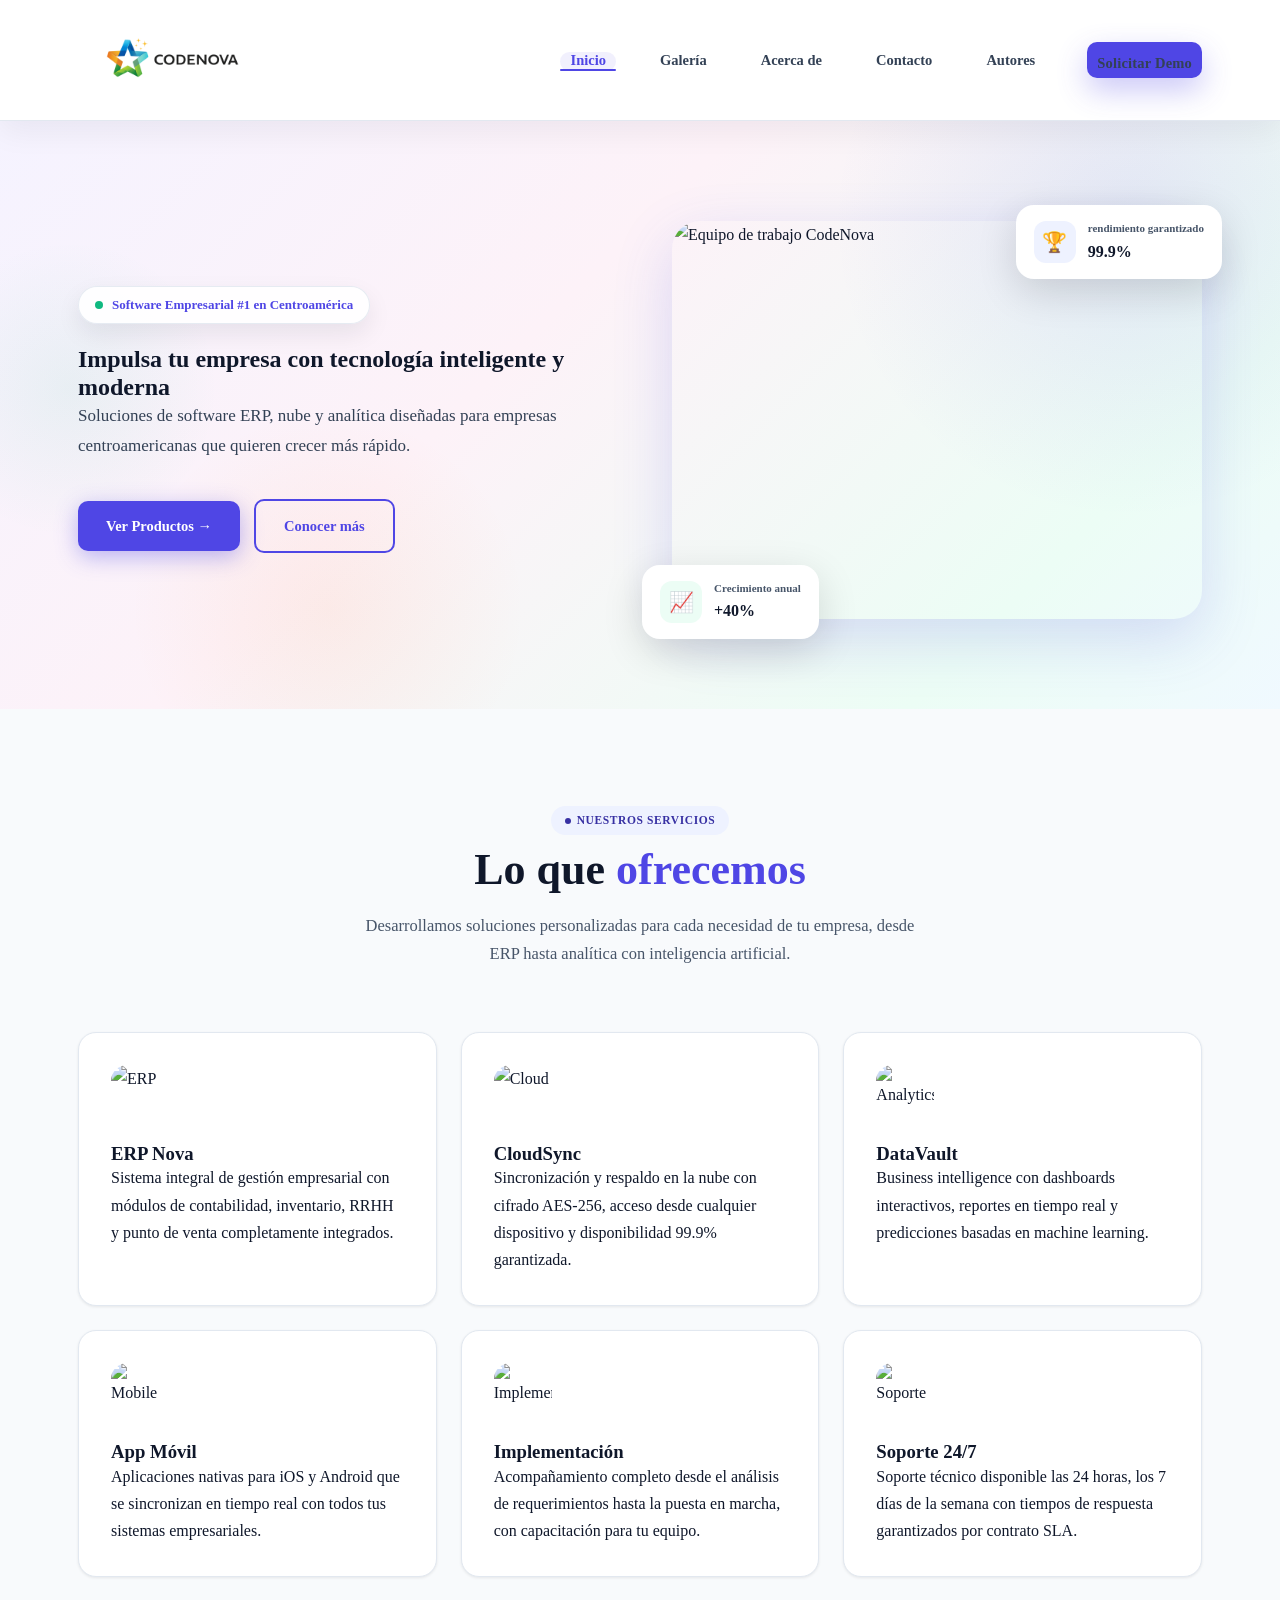
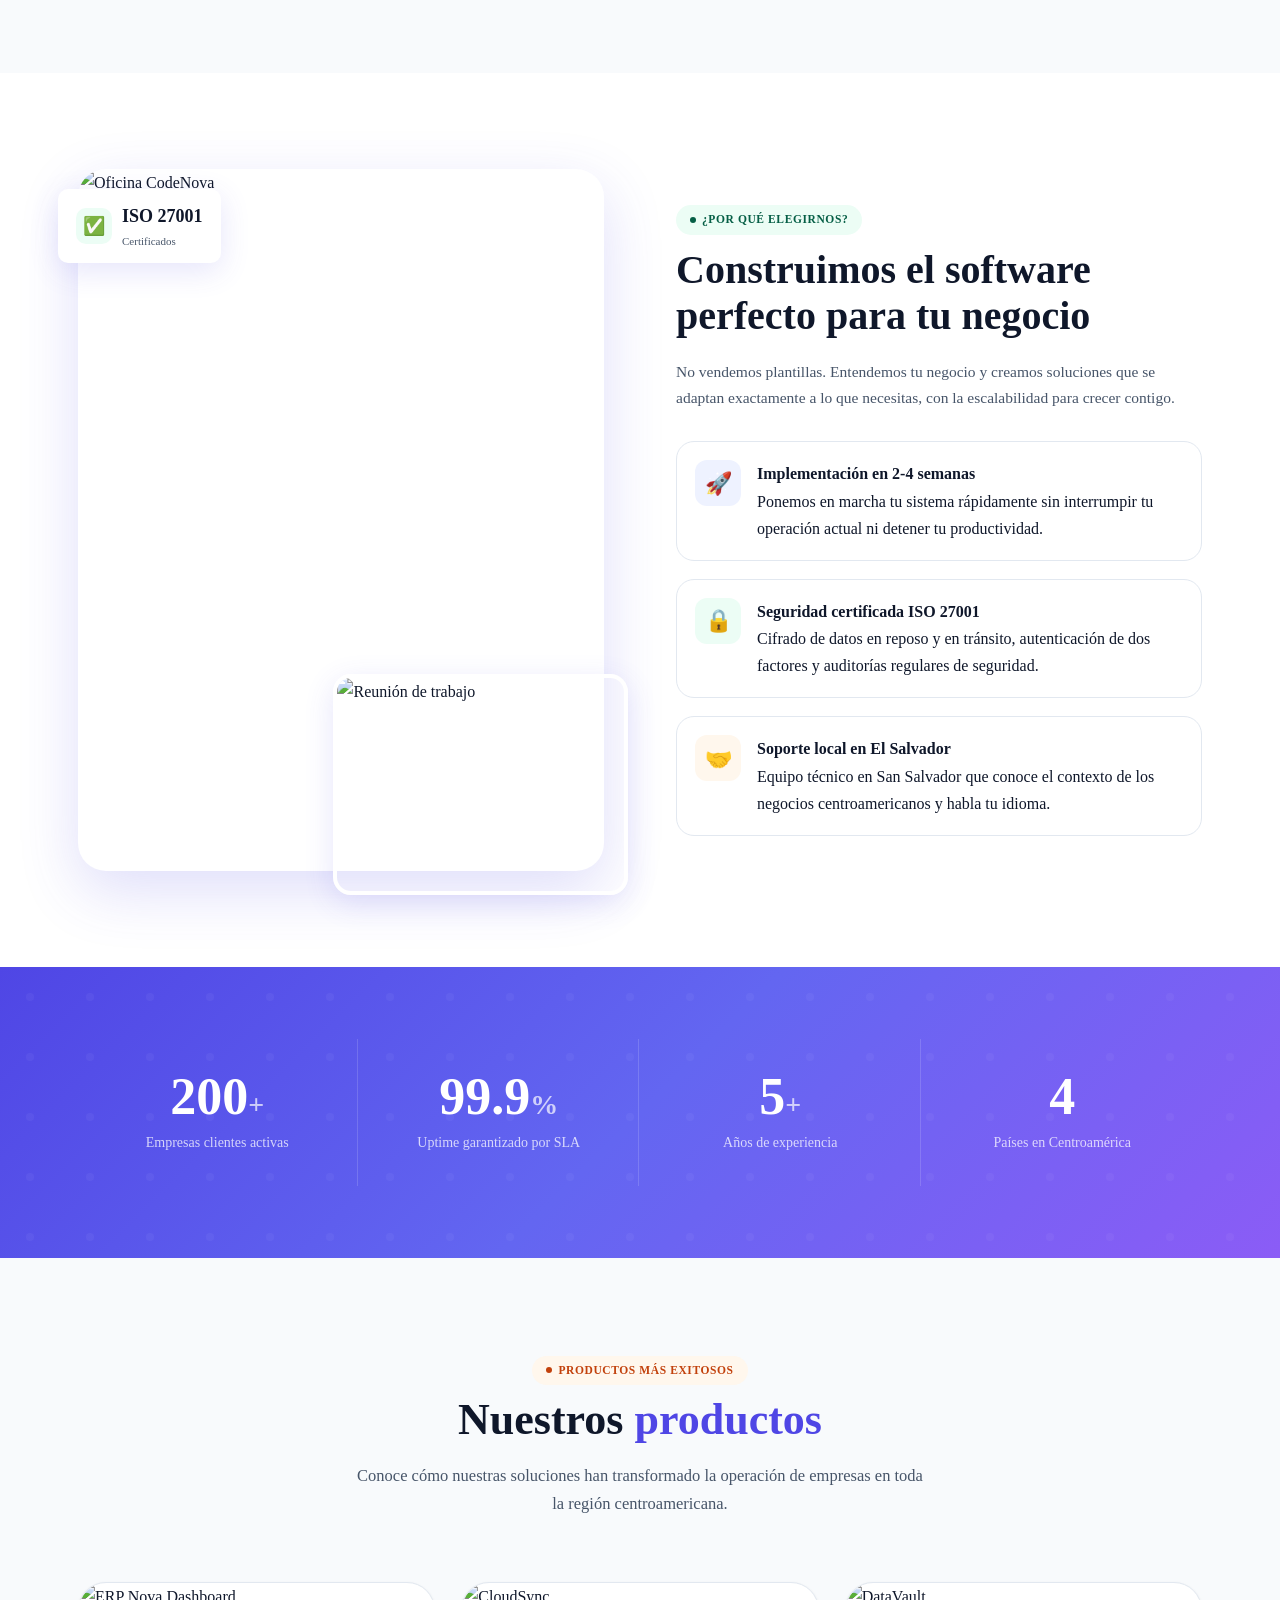
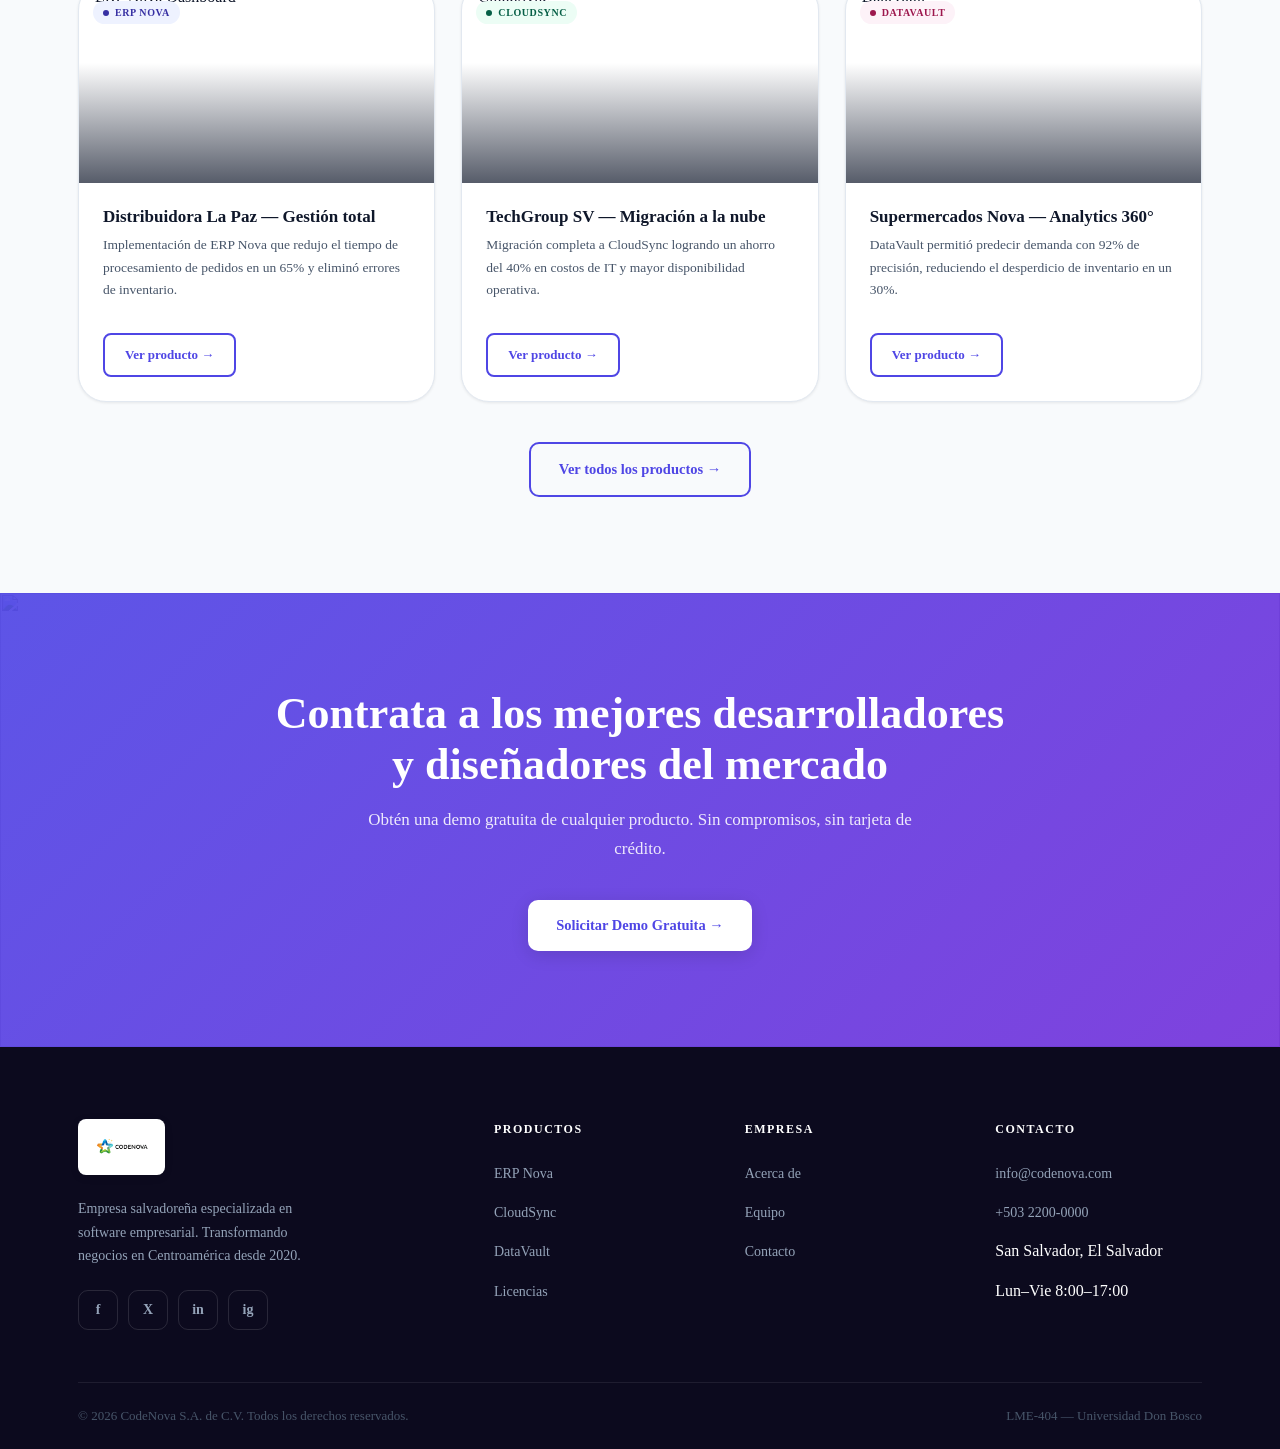
==== index.html @ 95f31cd0 "Proyecto CodeNova Fase 1 completado - Sitio web corporativo multi-página (index, galería, acerca, co" ====
<!DOCTYPE html>
<html lang="es">
<head>
  <meta charset="UTF-8"/>
  <meta name="viewport" content="width=device-width, initial-scale=1.0"/>
  <title>CodeNova — Software Empresarial</title>
  <link rel="stylesheet" href="css/styles.css"/>
</head>
<body>

<!-- BARRA DE NAVEGACIÓN -->
<nav id="navbar" class="barra-nav">
  <div class="contenedor nav-interior">
    <a href="index.html" class="nav-logo-es" aria-label="CodeNova"><img src="img/Logo.png" alt="CodeNova"/></a>
    <ul class="nav-enlaces" id="navLinks">
      <li><a href="index.html" class="activo">Inicio</a></li>
      <li><a href="galeria.html">Galería</a></li>
      <li><a href="acerca.html">Acerca de</a></li>
      <li><a href="contacto.html">Contacto</a></li>
      <li><a href="autores.html">Autores</a></li>
      <li class="nav-accion"><a href="contacto.html" class="boton boton-primario boton-peq">Solicitar Demo</a></li>
    </ul>
    <button class="menu-hamburguesa" id="hamburger" aria-label="Menú"><span></span><span></span><span></span></button>
  </div>
</nav>

<main>

<!-- ═══ HERO PRINCIPAL ═══ -->
<section class="hero-inicio">
  <div class="fondo-hero"></div>
  <div class="burbuja-hero burbuja-hero-1"></div>
  <div class="burbuja-hero burbuja-hero-2"></div>
  <div class="burbuja-hero burbuja-hero-3"></div>
  <div class="contenedor">
    <div class="interior-hero">
      <div class="contenido-hero">
        <div class="ceja-hero anim-subir"><div class="punto-hero"></div> Software Empresarial #1 en Centroamérica</div>
        <h1 class="anim-subir-2">
          Impulsa tu empresa con tecnología <span class="hl-indigo">inteligente</span> y <span class="hl-coral">moderna</span>
        </h1>
        <p class="sub-hero anim-subir-3">
          Soluciones de software ERP, nube y analítica diseñadas para empresas centroamericanas que quieren crecer más rápido.
        </p>
        <div class="botones-hero anim-subir-3">
          <a href="galeria.html" class="boton boton-primario">Ver Productos &rarr;</a>
          <a href="acerca.html" class="boton boton-borde">Conocer más</a>
        </div>
      </div>
      <div class="visual-hero anim-subir-2">
        <div class="tarjeta-flotante-hero tarjeta-1">
          <div class="icono-tfh tfh-bg-menta">📈</div>
          <div><div class="etiqueta-tfh">Crecimiento anual</div><div class="valor-tfh">+40%</div></div>
        </div>
        <div class="imagen-principal-hero">
          <img src="https://images.unsplash.com/photo-1522071820081-009f0129c71c?w=900&h=700&fit=crop" alt="Equipo de trabajo CodeNova"/>
        </div>
        <div class="tarjeta-flotante-hero tarjeta-2">
          <div class="icono-tfh tfh-bg-indigo">🏆</div>
          <div><div class="etiqueta-tfh">rendimiento garantizado</div><div class="valor-tfh">99.9%</div></div>
        </div>
      </div>
    </div>
  </div>
</section>

<!-- ═══ SERVICIOS ═══ -->
<section class="seccion-servicios">
  <div class="contenedor">
    <div class="encabezado-seccion">
      <div class="etiqueta etiqueta-indigo">Nuestros servicios</div>
      <h2>Lo que <span>ofrecemos</span></h2>
      <p>Desarrollamos soluciones personalizadas para cada necesidad de tu empresa, desde ERP hasta analítica con inteligencia artificial.</p>
    </div>
    <div class="rejilla-servicios">
      <div class="tarjeta-servicio sc-1">
        <div class="svc-img"><img src="https://images.unsplash.com/photo-1551288049-bebda4e38f71?w=120&h=120&fit=crop" alt="ERP"/></div>
        <h3>ERP Nova</h3>
        <p>Sistema integral de gestión empresarial con módulos de contabilidad, inventario, RRHH y punto de venta completamente integrados.</p>
      </div>
      <div class="tarjeta-servicio sc-2">
        <div class="svc-img"><img src="https://images.unsplash.com/photo-1544197150-b99a580bb7a8?w=120&h=120&fit=crop" alt="Cloud"/></div>
        <h3>CloudSync</h3>
        <p>Sincronización y respaldo en la nube con cifrado AES-256, acceso desde cualquier dispositivo y disponibilidad 99.9% garantizada.</p>
      </div>
      <div class="tarjeta-servicio sc-3">
        <div class="svc-img"><img src="https://images.unsplash.com/photo-1460925895917-afdab827c52f?w=120&h=120&fit=crop" alt="Analytics"/></div>
        <h3>DataVault</h3>
        <p>Business intelligence con dashboards interactivos, reportes en tiempo real y predicciones basadas en machine learning.</p>
      </div>
      <div class="tarjeta-servicio sc-4">
        <div class="svc-img"><img src="https://images.unsplash.com/photo-1512941937669-90a1b58e7e9c?w=120&h=120&fit=crop" alt="Mobile"/></div>
        <h3>App Móvil</h3>
        <p>Aplicaciones nativas para iOS y Android que se sincronizan en tiempo real con todos tus sistemas empresariales.</p>
      </div>
      <div class="tarjeta-servicio sc-5">
        <div class="svc-img"><img src="https://images.unsplash.com/photo-1600880292203-757bb62b4baf?w=120&h=120&fit=crop" alt="Implementación"/></div>
        <h3>Implementación</h3>
        <p>Acompañamiento completo desde el análisis de requerimientos hasta la puesta en marcha, con capacitación para tu equipo.</p>
      </div>
      <div class="tarjeta-servicio sc-6">
        <div class="svc-img"><img src="https://images.unsplash.com/photo-1553877522-43269d4ea984?w=120&h=120&fit=crop" alt="Soporte"/></div>
        <h3>Soporte 24/7</h3>
        <p>Soporte técnico disponible las 24 horas, los 7 días de la semana con tiempos de respuesta garantizados por contrato SLA.</p>
      </div>
    </div>
  </div>
</section>

<!-- ═══ POR QUÉ NOSOTROS ═══ -->
<section class="seccion-porque">
  <div class="contenedor">
    <div class="rejilla-porque">
      <div class="pila-imagenes-porque">
        <div class="etiqueta-flotante-porque">
          <div class="icono-etiqueta-porque">✅</div>
          <div><div class="numero-etiqueta-porque">ISO 27001</div><div class="texto-etiqueta-porque">Certificados</div></div>
        </div>
        <div class="imagen-principal-porque">
          <img src="https://images.unsplash.com/photo-1497366811353-6870744d04b2?w=700&h=900&fit=crop" alt="Oficina CodeNova"/>
        </div>
        <div class="imagen-flotante-porque">
          <img src="https://images.unsplash.com/photo-1565728744382-61accd4aa148?w=500&h=380&fit=crop" alt="Reunión de trabajo"/>
        </div>
      </div>
      <div class="contenido-porque">
        <div class="etiqueta etiqueta-mint">¿Por qué elegirnos?</div>
        <h2>Construimos el software <span>perfecto</span> para tu negocio</h2>
        <p>No vendemos plantillas. Entendemos tu negocio y creamos soluciones que se adaptan exactamente a lo que necesitas, con la escalabilidad para crecer contigo.</p>
        <div class="lista-porque">
          <div class="item-porque">
            <div class="icono-item-porque wi-bg-indigo">🚀</div>
            <div>
              <h4>Implementación en 2-4 semanas</h4>
              <p>Ponemos en marcha tu sistema rápidamente sin interrumpir tu operación actual ni detener tu productividad.</p>
            </div>
          </div>
          <div class="item-porque">
            <div class="icono-item-porque wi-bg-mint">🔒</div>
            <div>
              <h4>Seguridad certificada ISO 27001</h4>
              <p>Cifrado de datos en reposo y en tránsito, autenticación de dos factores y auditorías regulares de seguridad.</p>
            </div>
          </div>
          <div class="item-porque">
            <div class="icono-item-porque wi-bg-coral">🤝</div>
            <div>
              <h4>Soporte local en El Salvador</h4>
              <p>Equipo técnico en San Salvador que conoce el contexto de los negocios centroamericanos y habla tu idioma.</p>
            </div>
          </div>
        </div>
      </div>
    </div>
  </div>
</section>

<!-- ═══ ESTADÍSTICAS ═══ -->
<div class="seccion-estadisticas">
  <div class="contenedor">
    <div class="rejilla-estadisticas">
      <div class="tarjeta-estadistica">
        <div class="numero-estadistica">200<span class="unidad-estadistica">+</span></div>
        <div class="etiqueta-estadistica">Empresas clientes activas</div>
      </div>
      <div class="tarjeta-estadistica">
        <div class="numero-estadistica">99.9<span class="unidad-estadistica">%</span></div>
        <div class="etiqueta-estadistica">Uptime garantizado por SLA</div>
      </div>
      <div class="tarjeta-estadistica">
        <div class="numero-estadistica">5<span class="unidad-estadistica">+</span></div>
        <div class="etiqueta-estadistica">Años de experiencia</div>
      </div>
      <div class="tarjeta-estadistica">
        <div class="numero-estadistica">4</div>
        <div class="etiqueta-estadistica">Países en Centroamérica</div>
      </div>
    </div>
  </div>
</div>

<!-- ═══ PRODUCTOS ═══ -->
<section class="seccion-productos">
  <div class="contenedor">
    <div class="encabezado-seccion">
      <div class="etiqueta etiqueta-coral">Productos más exitosos</div>
      <h2>Nuestros <span>productos</span></h2>
      <p>Conoce cómo nuestras soluciones han transformado la operación de empresas en toda la región centroamericana.</p>
    </div>
    <div class="rejilla-productos">
      <div class="tarjeta-producto">
        <div class="miniatura-producto">
          <img src="https://images.unsplash.com/photo-1551288049-bebda4e38f71?w=700&h=420&fit=crop" alt="ERP Nova Dashboard"/>
          <div class="overlay-miniatura-producto"></div>
          <div class="etiqueta-producto"><span class="etiqueta etiqueta-indigo badge-xs">ERP Nova</span></div>
        </div>
        <div class="cuerpo-producto">
          <h3>Distribuidora La Paz — Gestión total</h3>
          <p>Implementación de ERP Nova que redujo el tiempo de procesamiento de pedidos en un 65% y eliminó errores de inventario.</p>
          <a href="galeria.html" class="boton boton-borde boton-peq margen-arriba-14">Ver producto &rarr;</a>
        </div>
      </div>
      <div class="tarjeta-producto">
        <div class="miniatura-producto">
          <img src="https://images.unsplash.com/photo-1544197150-b99a580bb7a8?w=700&h=420&fit=crop" alt="CloudSync"/>
          <div class="overlay-miniatura-producto"></div>
          <div class="etiqueta-producto"><span class="etiqueta etiqueta-mint badge-xs">CloudSync</span></div>
        </div>
        <div class="cuerpo-producto">
          <h3>TechGroup SV — Migración a la nube</h3>
          <p>Migración completa a CloudSync logrando un ahorro del 40% en costos de IT y mayor disponibilidad operativa.</p>
          <a href="galeria.html" class="boton boton-borde boton-peq margen-arriba-14">Ver producto &rarr;</a>
        </div>
      </div>
      <div class="tarjeta-producto">
        <div class="miniatura-producto">
          <img src="https://images.unsplash.com/photo-1460925895917-afdab827c52f?w=700&h=420&fit=crop" alt="DataVault"/>
          <div class="overlay-miniatura-producto"></div>
          <div class="etiqueta-producto"><span class="etiqueta etiqueta-rosa badge-xs">DataVault</span></div>
        </div>
        <div class="cuerpo-producto">
          <h3>Supermercados Nova — Analytics 360°</h3>
          <p>DataVault permitió predecir demanda con 92% de precisión, reduciendo el desperdicio de inventario en un 30%.</p>
          <a href="galeria.html" class="boton boton-borde boton-peq margen-arriba-14">Ver producto &rarr;</a>
        </div>
      </div>
    </div>
    <div class="centrado-mt-40">
      <a href="galeria.html" class="boton boton-borde">Ver todos los productos &rarr;</a>
    </div>
  </div>
</section>

<!-- ═══ LLAMADO A LA ACCIÓN ═══ -->
<section class="seccion-cta">
  <div class="fondo-cta">
    <img src="https://images.unsplash.com/photo-1497366216548-37526070297c?w=1600&h=600&fit=crop" alt=""/>
  </div>
  <div class="superposicion-cta"></div>
  <div class="contenedor interior-cta">
    <h2>Contrata a los mejores desarrolladores<br/>y diseñadores del mercado</h2>
    <p>Obtén una demo gratuita de cualquier producto. Sin compromisos, sin tarjeta de crédito.</p>
    <a href="contacto.html" class="boton boton-blanco">Solicitar Demo Gratuita &rarr;</a>
  </div>
</section>


</main>

<!-- PIE DE PÁGINA -->
<footer>
  <div class="contenedor">
    <div class="rejilla-pie">
      <div class="marca-pie">
        <a href="index.html" class="nav-logo" aria-label="CodeNova"><img src="img/Logo.png" alt="CodeNova"/></a>
        <p>Empresa salvadoreña especializada en software empresarial. Transformando negocios en Centroamérica desde 2020.</p>
        <div class="enlaces-sociales">
          <a href="#" aria-label="Facebook">f</a>
          <a href="#" aria-label="X">X</a>
          <a href="#" aria-label="LinkedIn">in</a>
          <a href="#" aria-label="Instagram">ig</a>
        </div>
      </div>
      <div class="columna-pie">
        <h4>Productos</h4>
        <ul>
          <li><a href="galeria.html">ERP Nova</a></li>
          <li><a href="galeria.html">CloudSync</a></li>
          <li><a href="galeria.html">DataVault</a></li>
          <li><a href="contacto.html">Licencias</a></li>
        </ul>
      </div>
      <div class="columna-pie">
        <h4>Empresa</h4>
        <ul>
          <li><a href="acerca.html">Acerca de</a></li>
          <li><a href="autores.html">Equipo</a></li>
          <li><a href="contacto.html">Contacto</a></li>
        </ul>
      </div>
      <div class="columna-pie">
        <h4>Contacto</h4>
        <ul>
          <li><a href="mailto:info@codenova.com">info@codenova.com</a></li>
          <li><a href="tel:+50322000000">+503 2200-0000</a></li>
          <li>San Salvador, El Salvador</li>
          <li>Lun–Vie 8:00–17:00</li>
        </ul>
      </div>
    </div>
    <div class="pie-inferior">
      <span>&copy; 2026 CodeNova S.A. de C.V. Todos los derechos reservados.</span>
      <span>LME-404 &mdash; Universidad Don Bosco</span>
    </div>
  </div>
</footer>
</body>
</html>
---- css/styles.css ----
/* =============================================
   CodeNova
   Paleta vibrante azul-índigo + coral + verde menta
   LME-404 Ciclo 01-2026
   ============================================= */
@import url("https://fonts.googleapis.com/css2?family=Plus+Jakarta+Sans:wght@400;500;600;700;800&family=Syne:wght@700;800&display=swap");

:root {
  /* Paleta principal */
  --indigo: #4f46e5;
  --indigo-dk: #3730a3;
  --indigo-lt: #eef2ff;
  --coral: #f97316;
  --coral-lt: #fff7ed;
  --mint: #10b981;
  --mint-lt: #ecfdf5;
  --pink: #ec4899;
  --pink-lt: #fdf2f8;
  --sky: #0ea5e9;
  --sky-lt: #f0f9ff;
  --amber: #f59e0b;
  --amber-lt: #fffbeb;

  /* Neutrales */
  --white: #ffffff;
  --bg: #f8fafc;
  --bg2: #f1f5f9;
  --text: #0f172a;
  --text-mid: #475569;
  --text-lo: #94a3b8;
  --border: #e2e8f0;

  /* Sombras */
  --sh-xs: 0 1px 3px rgba(0, 0, 0, 0.08);
  --sh-sm: 0 4px 16px rgba(79, 70, 229, 0.1);
  --sh-md: 0 8px 30px rgba(79, 70, 229, 0.14);
  --sh-lg: 0 20px 60px rgba(79, 70, 229, 0.18);

  --r: 10px;
  --r-lg: 18px;
  --r-xl: 28px;

  --font: "Times New Roman", Times, serif;
  --font-head: "Times New Roman", Times, serif;
}

*,
*::before,
*::after {
  box-sizing: border-box;
  margin: 0;
  padding: 0;
}
html {
  scroll-behavior: smooth;
}
body {
  background: var(--white);
  color: var(--text);
  font-family: var(--font);
  font-size: 16px;
  line-height: 1.7;
  overflow-x: hidden;
}
a {
  text-decoration: none;
  transition: all 0.2s;
}
img {
  max-width: 100%;
  display: block;
  object-fit: cover;
}
::-webkit-scrollbar {
  width: 5px;
}
::-webkit-scrollbar-track {
  background: var(--bg);
}
::-webkit-scrollbar-thumb {
  background: #c7d2fe;
  border-radius: 3px;
}

/* ── Layout ── */
.container,
.contenedor {
  max-width: 1180px;
  margin: 0 auto;
  padding: 0 28px;
}
section {
  padding: 96px 0;
}
h1,
h2,
h3 {
  font-family: var(--font-head);
  line-height: 1.15;
}

/* ── Animations ── */
@keyframes fadeUp {
  from {
    opacity: 0;
    transform: translateY(24px);
  }
  to {
    opacity: 1;
    transform: translateY(0);
  }
}
@keyframes fadeIn {
  from {
    opacity: 0;
  }
  to {
    opacity: 1;
  }
}
@keyframes float {
  0%,
  100% {
    transform: translateY(0);
  }
  50% {
    transform: translateY(-10px);
  }
}
@keyframes pulse {
  0%,
  100% {
    opacity: 1;
    transform: scale(1);
  }
  50% {
    opacity: 0.5;
    transform: scale(0.85);
  }
}
@keyframes shimmer {
  from {
    background-position: -200% 0;
  }
  to {
    background-position: 200% 0;
  }
}

.fade-up,
.anim-subir {
  animation: fadeUp 0.7s ease both;
}
.fade-up-2,
.anim-subir-2 {
  animation: fadeUp 0.7s 0.15s ease both;
}
.fade-up-3,
.anim-subir-3 {
  animation: fadeUp 0.7s 0.3s ease both;
}

/* ── Badges ── */
.badge,
.etiqueta {
  display: inline-flex;
  align-items: center;
  gap: 6px;
  padding: 5px 14px;
  border-radius: 20px;
  font-size: 11.5px;
  font-weight: 700;
  letter-spacing: 0.6px;
  text-transform: uppercase;
}
.badge-indigo,
.etiqueta-indigo {
  background: var(--indigo-lt);
  color: var(--indigo-dk);
}
.badge-coral,
.etiqueta-coral {
  background: var(--coral-lt);
  color: #c2410c;
}
.badge-mint,
.etiqueta-mint {
  background: var(--mint-lt);
  color: #065f46;
}
.badge-pink,
.etiqueta-rosa {
  background: var(--pink-lt);
  color: #9d174d;
}
.badge::before,
.etiqueta::before {
  content: "";
  width: 6px;
  height: 6px;
  border-radius: 50%;
  background: currentColor;
}

/* ── Buttons ── */
.btn,
.boton {
  display: inline-flex;
  align-items: center;
  gap: 9px;
  padding: 13px 28px;
  border-radius: var(--r);
  font-family: var(--font);
  font-size: 14.5px;
  font-weight: 700;
  cursor: pointer;
  border: none;
  transition: all 0.25s;
  white-space: nowrap;
}
.btn-primary,
.boton-primario {
  background: var(--indigo);
  color: #fff;
  box-shadow: 0 6px 22px rgba(79, 70, 229, 0.38);
}
.btn-primary:hover,
.boton-primario:hover {
  background: var(--indigo-dk);
  transform: translateY(-2px);
  box-shadow: 0 12px 32px rgba(79, 70, 229, 0.45);
}
.btn-outline,
.boton-borde {
  background: transparent;
  border: 2px solid var(--indigo);
  color: var(--indigo);
}
.btn-outline:hover,
.boton-borde:hover {
  background: var(--indigo);
  color: #fff;
}
.btn-white,
.boton-blanco {
  background: #fff;
  color: var(--indigo);
  box-shadow: 0 4px 18px rgba(0, 0, 0, 0.12);
}
.btn-white:hover,
.boton-blanco:hover {
  transform: translateY(-2px);
  box-shadow: 0 10px 28px rgba(0, 0, 0, 0.18);
}
.btn-sm,
.boton-peq {
  padding: 9px 20px;
  font-size: 13px;
  border-radius: 8px;
}

/* ── Section heading ── */
.section-heading,
.encabezado-seccion {
  text-align: center;
  margin-bottom: 64px;
}
.section-heading h2,
.encabezado-seccion h2 {
  font-size: clamp(28px, 4vw, 44px);
  font-weight: 800;
  color: var(--text);
  margin: 10px 0 16px;
}
.section-heading h2 span,
.encabezado-seccion h2 span {
  color: var(--indigo);
}
.section-heading p,
.encabezado-seccion p {
  color: var(--text-mid);
  max-width: 580px;
  margin: 0 auto;
  font-size: 16.5px;
}

/* ═══════════════════════════════════════
   NAVBAR
═══════════════════════════════════════ */
.barra-nav,
#navbar {
  position: sticky;
  top: 0;
  z-index: 1000;
  background: rgba(255, 255, 255, 0.88);
  backdrop-filter: blur(16px);
  border-bottom: 1px solid var(--border);
  box-shadow: 0 10px 30px rgba(15, 23, 42, 0.06);
}
.nav-inner,
.nav-interior {
  display: flex;
  align-items: center;
  justify-content: space-between;
  height: 120px;
}
.nav-logo,
.nav-logo-es {
  display: inline-flex;
  align-items: center;
  gap: 10px;
  font-family: var(--font-head);
  font-size: 23px;
  font-weight: 800;
  color: var(--text);
  letter-spacing: -0.5px;
}
.nav-logo img,
.nav-logo-es img {
  height: 104px;
  width: auto;
  max-height: 112px;
  object-fit: contain;
  display: block;
}

footer .nav-logo img {
  height: 56px;
  width: auto;
  max-height: 64px;
  object-fit: contain;
  display: block;
  background: white;
  padding: 8px;
  border-radius: 8px;
  box-shadow: 0 2px 8px rgba(0,0,0,0.1);
}
.nav-logo span,
.nav-logo-es span {
  color: var(--indigo);
}
.nav-links,
.nav-enlaces {
  display: flex;
  list-style: none;
  gap: 34px;
  align-items: center;
}
.nav-links a,
.nav-enlaces a {
  font-size: 14.5px;
  font-weight: 750;
  color: #334155;
  position: relative;
  padding-bottom: 3px;
  padding-left: 10px;
  padding-right: 10px;
  border-radius: 10px;
}
.nav-links a::after,
.nav-enlaces a::after {
  content: "";
  position: absolute;
  left: 0;
  bottom: 0;
  width: 0;
  height: 2px;
  background: var(--indigo);
  border-radius: 1px;
  transition: width 0.3s;
}
.nav-links a:hover,
.nav-links a.active,
.nav-links a.activo,
.nav-enlaces a:hover,
.nav-enlaces a.active,
.nav-enlaces a.activo {
  color: var(--indigo);
  background: rgba(79, 70, 229, 0.08);
}
.nav-links a:hover::after,
.nav-links a.active::after,
.nav-links a.activo::after,
.nav-enlaces a:hover::after,
.nav-enlaces a.active::after,
.nav-enlaces a.activo::after {
  width: 100%;
}
.nav-cta,
.nav-accion {
  margin-left: 8px;
}

.nav-accion .btn-primary,
.nav-accion .boton-primario {
  font-weight: 800;
  letter-spacing: 0.2px;
  box-shadow: 0 12px 30px rgba(79, 70, 229, 0.3);
}

.nav-accion .btn-primary:hover,
.nav-accion .boton-primario:hover {
  box-shadow: 0 16px 36px rgba(79, 70, 229, 0.38);
}
.hamburger,
.menu-hamburguesa {
  display: none;
  flex-direction: column;
  gap: 5px;
  cursor: pointer;
  background: none;
  border: none;
}
.hamburger span,
.menu-hamburguesa span {
  display: block;
  width: 23px;
  height: 2px;
  background: var(--text);
  border-radius: 2px;
  transition: all 0.3s;
}
.hamburger.open span:nth-child(1),
.hamburger.abierto span:nth-child(1),
.menu-hamburguesa.open span:nth-child(1),
.menu-hamburguesa.abierto span:nth-child(1) {
  transform: translateY(7px) rotate(45deg);
}
.hamburger.open span:nth-child(2),
.hamburger.abierto span:nth-child(2),
.menu-hamburguesa.open span:nth-child(2),
.menu-hamburguesa.abierto span:nth-child(2) {
  opacity: 0;
}
.hamburger.open span:nth-child(3),
.hamburger.abierto span:nth-child(3),
.menu-hamburguesa.open span:nth-child(3),
.menu-hamburguesa.abierto span:nth-child(3) {
  transform: translateY(-7px) rotate(-45deg);
}

/* ═══════════════════════════════════════
   FOOTER
═══════════════════════════════════════ */
footer {
  background: #0c0a1e;
  color: #fff;
  padding: 72px 0 0;
}
.footer-grid,
.rejilla-pie {
  display: grid;
  grid-template-columns: 1.8fr 1fr 1fr 1fr;
  gap: 44px;
  padding-bottom: 52px;
  border-bottom: 1px solid rgba(255, 255, 255, 0.08);
}
.footer-brand .nav-logo,
.marca-pie .nav-logo {
  color: #fff;
}
.footer-brand p,
.marca-pie p {
  color: #94a3b8;
  font-size: 14px;
  margin: 14px 0 22px;
  max-width: 250px;
  line-height: 1.7;
}
.social-links,
.enlaces-sociales {
  display: flex;
  gap: 10px;
}
.social-links a,
.enlaces-sociales a {
  width: 40px;
  height: 40px;
  border-radius: 10px;
  border: 1px solid rgba(255, 255, 255, 0.12);
  display: flex;
  align-items: center;
  justify-content: center;
  color: #94a3b8;
  font-size: 14px;
  font-weight: 700;
  transition: all 0.2s;
}
.social-links a:hover,
.enlaces-sociales a:hover {
  background: var(--indigo);
  border-color: var(--indigo);
  color: #fff;
}
.footer-col h4,
.columna-pie h4 {
  font-family: var(--font-head);
  font-size: 12px;
  font-weight: 700;
  letter-spacing: 1.5px;
  text-transform: uppercase;
  color: #fff;
  margin-bottom: 20px;
}
.footer-col ul,
.columna-pie ul {
  list-style: none;
}
.footer-col li,
.columna-pie li {
  margin-bottom: 12px;
}
.footer-col a,
.columna-pie a {
  color: #94a3b8;
  font-size: 14px;
  transition: color 0.2s;
}
.footer-col a:hover,
.columna-pie a:hover {
  color: var(--indigo);
}
.footer-bottom,
.pie-inferior {
  padding: 22px 0;
  display: flex;
  justify-content: space-between;
  align-items: center;
  font-size: 13px;
  color: #475569;
}

/* ═══════════════════════════════════════
   PAGE HERO (inner pages)
═══════════════════════════════════════ */
.page-hero,
.hero-pagina {
  position: relative;
  padding: 100px 0 80px;
  text-align: center;
  overflow: hidden;
}
.page-hero-bg,
.fondo-hero-pagina {
  position: absolute;
  inset: 0;
  background: linear-gradient(135deg, #eef2ff 0%, #fdf2f8 50%, #f0fdf4 100%);
}
.page-hero-blob,
.burbuja-hero-pagina {
  position: absolute;
  border-radius: 50%;
  pointer-events: none;
}
.page-hero-blob-1,
.burbuja-hero-pagina-1 {
  width: 500px;
  height: 500px;
  background: radial-gradient(
    circle,
    rgba(79, 70, 229, 0.12) 0%,
    transparent 70%
  );
  top: -200px;
  right: -100px;
}
.page-hero-blob-2,
.burbuja-hero-pagina-2 {
  width: 350px;
  height: 350px;
  background: radial-gradient(
    circle,
    rgba(16, 185, 129, 0.08) 0%,
    transparent 70%
  );
  bottom: -100px;
  left: -80px;
}
.page-hero-inner,
.interior-hero-pagina {
  position: relative;
  z-index: 1;
}
.page-hero h1 {
  font-size: clamp(32px, 5.5vw, 56px);
  font-weight: 800;
  margin: 12px 0 16px;
  color: var(--text);
}
.page-hero h1 span {
  color: var(--indigo);
}
.page-hero p {
  color: var(--text-mid);
  font-size: 17.5px;
  max-width: 560px;
  margin: 0 auto;
}

/* ═══════════════════════════════════════
   HOME — HERO
═══════════════════════════════════════ */
.hero,
.hero-inicio {
  position: relative;
  padding: 100px 0 90px;
  overflow: hidden;
}
.hero-bg,
.fondo-hero {
  position: absolute;
  inset: 0;
  background: linear-gradient(
    135deg,
    #f5f3ff 0%,
    #fdf2f8 40%,
    #ecfdf5 80%,
    #f0f9ff 100%
  );
}
.hero-blob,
.burbuja-hero {
  position: absolute;
  border-radius: 50%;
  pointer-events: none;
}
.hero-blob-1,
.burbuja-hero-1 {
  width: 600px;
  height: 600px;
  background: radial-gradient(
    circle,
    rgba(79, 70, 229, 0.1) 0%,
    transparent 70%
  );
  top: -200px;
  right: -150px;
}
.hero-blob-2,
.burbuja-hero-2 {
  width: 400px;
  height: 400px;
  background: radial-gradient(
    circle,
    rgba(249, 115, 22, 0.07) 0%,
    transparent 70%
  );
  bottom: -100px;
  left: 10%;
}
.hero-blob-3,
.burbuja-hero-3 {
  width: 300px;
  height: 300px;
  background: radial-gradient(
    circle,
    rgba(16, 185, 129, 0.07) 0%,
    transparent 70%
  );
  top: 20%;
  left: -80px;
}

.hero-inner,
.interior-hero {
  display: grid;
  grid-template-columns: 1fr 1fr;
  gap: 64px;
  align-items: center;
  position: relative;
  z-index: 1;
}
.hero-content,
.contenido-hero {
  position: relative;
}
.hero-eyebrow,
.ceja-hero {
  display: inline-flex;
  align-items: center;
  gap: 9px;
  background: rgba(255, 255, 255, 0.92);
  border: 1px solid rgba(226, 232, 240, 0.85);
  border-radius: 22px;
  padding: 7px 16px;
  font-size: 13px;
  font-weight: 700;
  color: var(--indigo);
  margin-bottom: 22px;
  box-shadow: 0 10px 24px rgba(15, 23, 42, 0.08);
}
.hero-dot,
.punto-hero {
  width: 8px;
  height: 8px;
  border-radius: 50%;
  background: var(--mint);
  animation: pulse 2s infinite;
}
.hero h1 {
  font-size: clamp(34px, 4.8vw, 58px);
  font-weight: 800;
  line-height: 1.12;
  background: linear-gradient(90deg, var(--indigo) 0%, var(--coral) 52%, var(--mint) 100%);
  -webkit-background-clip: text;
  background-clip: text;
  color: transparent;
  -webkit-text-fill-color: transparent;
  margin-bottom: 22px;
}
.hero h1 .hl-indigo,
.hero h1 .resaltado-indigo {
  color: var(--indigo);
}
.hero h1 .hl-coral,
.hero h1 .resaltado-coral {
  color: var(--coral);
}
.hero-sub,
.sub-hero {
  color: #334155;
  font-size: 17px;
  line-height: 1.75;
  margin-bottom: 38px;
  max-width: 500px;
}
.hero-btns,
.botones-hero {
  display: flex;
  gap: 14px;
  flex-wrap: wrap;
  align-items: center;
}
.hero-btns a:last-child {
  border-color: #cbd5e1;
}

.visual-hero {
  position: relative;
}
.hero-img-main,
.imagen-principal-hero {
  border-radius: var(--r-xl);
  overflow: hidden;
  box-shadow: var(--sh-lg);
  aspect-ratio: 4/3;
}
.hero-img-main img {
  width: 100%;
  height: 100%;
  object-fit: cover;
}
.hero-float-card,
.tarjeta-flotante-hero {
  position: absolute;
  background: #fff;
  border-radius: var(--r-lg);
  padding: 14px 18px;
  box-shadow: 0 12px 40px rgba(0, 0, 0, 0.14);
  display: flex;
  align-items: center;
  gap: 12px;
}
.hero-float-card.card-1,
.tarjeta-flotante-hero.card-1,
.hero-float-card.tarjeta-1,
.tarjeta-flotante-hero.tarjeta-1 {
  bottom: -20px;
  left: -30px;
  animation: float 4s ease-in-out infinite;
}
.hero-float-card.card-2,
.tarjeta-flotante-hero.card-2,
.hero-float-card.tarjeta-2,
.tarjeta-flotante-hero.tarjeta-2 {
  top: -16px;
  right: -20px;
  animation: float 4.5s ease-in-out infinite 0.5s;
}
.hfc-icon,
.icono-tfh {
  width: 42px;
  height: 42px;
  border-radius: 12px;
  display: flex;
  align-items: center;
  justify-content: center;
  font-size: 20px;
  flex-shrink: 0;
}
.hfc-label,
.etiqueta-tfh {
  font-size: 11px;
  font-weight: 700;
  color: var(--text-mid);
}
.hfc-val,
.valor-tfh {
  font-size: 16px;
  font-weight: 800;
  color: var(--text);
}


/* ── Services ── */
.services-section,
.seccion-servicios {
  background: var(--bg);
}
.services-grid,
.rejilla-servicios {
  display: grid;
  grid-template-columns: repeat(3, 1fr);
  gap: 24px;
}
.service-card,
.tarjeta-servicio {
  background: #fff;
  border-radius: var(--r-lg);
  padding: 32px;
  border: 1px solid var(--border);
  box-shadow: var(--sh-xs);
  transition: all 0.3s;
  position: relative;
  overflow: hidden;
}
.service-card::before {
  content: "";
  position: absolute;
  top: 0;
  left: 0;
  right: 0;
  height: 4px;
  opacity: 0;
  transition: opacity 0.3s;
}
.service-card:hover {
  transform: translateY(-6px);
  box-shadow: var(--sh-md);
  border-color: transparent;
}
.service-card:hover::before {
  opacity: 1;
}
.sc-1::before {
  background: linear-gradient(90deg, var(--indigo), #818cf8);
}
.sc-1::before,
.ts-1::before {
  background: linear-gradient(90deg, var(--indigo), #818cf8);
}
.sc-2::before,
.ts-2::before {
  background: linear-gradient(90deg, var(--coral), #fb923c);
}
.sc-3::before,
.ts-3::before {
  background: linear-gradient(90deg, var(--mint), #34d399);
}
.sc-4::before,
.ts-4::before {
  background: linear-gradient(90deg, var(--sky), #38bdf8);
}
.sc-5::before,
.ts-5::before {
  background: linear-gradient(90deg, var(--pink), #f472b6);
}
.sc-6::before,
.ts-6::before {
  background: linear-gradient(90deg, var(--amber), #fbbf24);
}
.svc-img {
  width: 58px;
  height: 58px;
  border-radius: 16px;
  overflow: hidden;
  margin-bottom: 20px;
}
.svc-img img {
  width: 100%;
  height: 100%;
  object-fit: cover;
}
.service-card h3 {
  font-size: 18px;
  font-weight: 700;
  margin-bottom: 10px;
}
.service-card p {
  color: var(--text-mid);
  font-size: 14.5px;
  line-height: 1.7;
}

.about-intro {
  display: grid;
  grid-template-columns: 1fr 1fr;
  gap: 72px;
  align-items: center;
}
.about-img-wrap {
  position: relative;
}
.about-img-main {
  border-radius: var(--r-xl);
  overflow: hidden;
  box-shadow: var(--sh-lg);
  aspect-ratio: 3/4;
}
.about-img-main img {
  width: 100%;
  height: 100%;
  object-fit: cover;
  transition: transform 0.5s;
}
.about-img-float {
  position: absolute;
  bottom: -24px;
  right: -24px;
  width: 56%;
  border-radius: var(--r-lg);
  overflow: hidden;
  box-shadow: var(--sh-md);
  border: 4px solid #fff;
  aspect-ratio: 4/3;
  transform: translateZ(0);
}
.about-img-float img {
  width: 100%;
  height: 100%;
  object-fit: cover;
  transition: transform 0.5s;
}
.about-img-wrap:hover .about-img-main img,
.about-img-wrap:hover .about-img-float img {
  transform: scale(1.05);
}
.about-text .etiqueta {
  margin-bottom: 12px;
}
.about-text h2 {
  font-size: clamp(26px, 3.5vw, 40px);
  font-weight: 800;
  margin: 0 0 16px;
  line-height: 1.2;
}
.about-text h2 span {
  color: var(--indigo);
}
.about-text p {
  color: var(--text-mid);
  font-size: 15.5px;
  line-height: 1.75;
  margin-bottom: 14px;
}
.about-text .boton {
  margin-top: 12px;
}

/* ── Why us ── */
.why-grid,
.rejilla-porque {
  display: grid;
  grid-template-columns: 1fr 1fr;
  gap: 72px;
  align-items: center;
}
.pila-imagenes-porque {
  position: relative;
}
.why-img-main,
.imagen-principal-porque {
  border-radius: var(--r-xl);
  overflow: hidden;
  box-shadow: var(--sh-lg);
  aspect-ratio: 3/4;
}
.why-img-main img {
  width: 100%;
  height: 100%;
  object-fit: cover;
}
.why-img-float,
.imagen-flotante-porque {
  position: absolute;
  bottom: -24px;
  right: -24px;
  width: 56%;
  border-radius: var(--r-lg);
  overflow: hidden;
  box-shadow: var(--sh-md);
  border: 4px solid #fff;
  aspect-ratio: 4/3;
}
.why-img-float img {
  width: 100%;
  height: 100%;
  object-fit: cover;
}
.why-badge-float,
.etiqueta-flotante-porque {
  position: absolute;
  top: 20px;
  left: -20px;
  background: #fff;
  border-radius: var(--r);
  padding: 12px 18px;
  box-shadow: var(--sh-md);
  display: flex;
  align-items: center;
  gap: 10px;
  animation: float 4s ease-in-out infinite;
}
.wbf-icon,
.icono-etiqueta-porque {
  width: 36px;
  height: 36px;
  border-radius: 10px;
  background: var(--mint-lt);
  display: flex;
  align-items: center;
  justify-content: center;
  font-size: 18px;
}
.wbf-num,
.numero-etiqueta-porque {
  font-size: 18px;
  font-weight: 800;
  color: var(--text);
}
.wbf-lbl,
.texto-etiqueta-porque {
  font-size: 11px;
  color: var(--text-mid);
}
.why-content h2,
.contenido-porque h2 {
  font-size: clamp(26px, 3.5vw, 40px);
  font-weight: 800;
  margin: 12px 0 20px;
}
.why-content h2 span {
  color: var(--indigo);
}
.why-content > p,
.contenido-porque > p {
  color: var(--text-mid);
  margin-bottom: 30px;
  font-size: 15.5px;
}
.why-list,
.lista-porque {
  display: flex;
  flex-direction: column;
  gap: 18px;
}
.why-item,
.item-porque {
  display: flex;
  gap: 16px;
  align-items: flex-start;
  padding: 18px;
  background: #fff;
  border: 1px solid var(--border);
  border-radius: var(--r-lg);
  transition: all 0.2s;
}
.why-item:hover {
  box-shadow: var(--sh-sm);
  border-color: var(--indigo-lt);
}
.wi-icon,
.icono-item-porque {
  width: 46px;
  height: 46px;
  border-radius: 12px;
  display: flex;
  align-items: center;
  justify-content: center;
  font-size: 22px;
  flex-shrink: 0;
}
.why-item h4 {
  font-size: 15px;
  font-weight: 700;
  margin-bottom: 4px;
}
.why-item p {
  font-size: 13.5px;
  color: var(--text-mid);
}

/* ── Stats ── */
.stats-section,
.seccion-estadisticas {
  background: linear-gradient(
    135deg,
    var(--indigo) 0%,
    #6366f1 50%,
    #8b5cf6 100%
  );
  padding: 72px 0;
  position: relative;
  overflow: hidden;
}
.stats-section::before,
.seccion-estadisticas::before {
  content: "";
  position: absolute;
  inset: 0;
  background: url("data:image/svg+xml,%3Csvg width='60' height='60' viewBox='0 0 60 60' xmlns='http://www.w3.org/2000/svg'%3E%3Cg fill='none' fill-rule='evenodd'%3E%3Cg fill='%23ffffff' fill-opacity='0.04'%3E%3Ccircle cx='30' cy='30' r='4'/%3E%3C/g%3E%3C/g%3E%3C/svg%3E");
}
.rejilla-estadisticas {
  display: grid;
  grid-template-columns: repeat(4, 1fr);
  gap: 2px;
  position: relative;
  z-index: 1;
}
.tarjeta-estadistica {
  text-align: center;
  padding: 32px 20px;
  border-right: 1px solid rgba(255, 255, 255, 0.15);
}
.tarjeta-estadistica:last-child {
  border-right: none;
}
.stat-num,
.numero-estadistica {
  font-family: var(--font-head);
  font-size: 52px;
  font-weight: 800;
  color: #fff;
  line-height: 1;
}
.stat-unit,
.unidad-estadistica {
  font-size: 28px;
  color: rgba(255, 255, 255, 0.7);
}
.stat-label,
.etiqueta-estadistica {
  font-size: 14px;
  color: rgba(255, 255, 255, 0.75);
  margin-top: 8px;
  font-weight: 500;
}

/* ── Products / Case studies ── */
.products-section,
.seccion-productos {
  background: var(--bg);
}
.products-grid,
.rejilla-productos {
  display: grid;
  grid-template-columns: repeat(3, 1fr);
  gap: 26px;
}
.product-card,
.tarjeta-producto {
  background: #fff;
  border: 1px solid var(--border);
  border-radius: var(--r-xl);
  overflow: hidden;
  box-shadow: var(--sh-xs);
  transition: all 0.32s;
}
.product-card:hover,
.tarjeta-producto:hover {
  transform: translateY(-7px);
  box-shadow: var(--sh-lg);
  border-color: transparent;
}
.product-thumb,
.miniatura-producto {
  height: 200px;
  overflow: hidden;
  position: relative;
}
.product-thumb img,
.miniatura-producto img {
  width: 100%;
  height: 100%;
  object-fit: cover;
  transition: transform 0.4s;
}
.product-card:hover .product-thumb img,
.tarjeta-producto:hover .miniatura-producto img {
  transform: scale(1.06);
}
.product-thumb-overlay,
.overlay-miniatura-producto {
  position: absolute;
  inset: 0;
  background: linear-gradient(
    to bottom,
    transparent 40%,
    rgba(15, 23, 42, 0.7)
  );
}
.product-tag,
.etiqueta-producto {
  position: absolute;
  top: 14px;
  left: 14px;
}
.product-body,
.cuerpo-producto {
  padding: 24px;
}
.product-body h3,
.cuerpo-producto h3 {
  font-size: 17px;
  font-weight: 700;
  margin-bottom: 8px;
}
.product-body p,
.cuerpo-producto p {
  font-size: 13.5px;
  color: var(--text-mid);
  margin-bottom: 18px;
  line-height: 1.65;
}


/* ── CTA ── */
.cta-section,
.seccion-cta {
  position: relative;
  padding: 96px 0;
  overflow: hidden;
}
.cta-bg,
.fondo-cta {
  position: absolute;
  inset: 0;
}
.cta-bg img,
.fondo-cta img {
  width: 100%;
  height: 100%;
  object-fit: cover;
}
.cta-overlay,
.superposicion-cta {
  position: absolute;
  inset: 0;
  background: linear-gradient(
    135deg,
    rgba(79, 70, 229, 0.92) 0%,
    rgba(109, 40, 217, 0.88) 100%
  );
}
.cta-inner,
.interior-cta {
  position: relative;
  z-index: 1;
  text-align: center;
}
.cta-inner h2,
.interior-cta h2 {
  font-size: clamp(26px, 4vw, 44px);
  font-weight: 800;
  color: #fff;
  margin-bottom: 16px;
}
.cta-inner p,
.interior-cta p {
  color: rgba(255, 255, 255, 0.88);
  font-size: 17px;
  margin-bottom: 36px;
  max-width: 560px;
  margin-left: auto;
  margin-right: auto;
}

/* ═══════════════════════════════════════
  GALLERY PAGE
═══════════════════════════════════════ */
.gallery-filters,
.filtros-galeria {
  display: flex;
  gap: 10px;
  flex-wrap: wrap;
  justify-content: center;
  margin-bottom: 44px;
}
.filter-btn,
.boton-filtro {
  padding: 9px 22px;
  border: 2px solid var(--border);
  border-radius: 24px;
  font-size: 13px;
  font-weight: 700;
  color: var(--text-mid);
  background: #fff;
  cursor: pointer;
  font-family: var(--font);
  transition: all 0.22s;
}
.filter-btn.active,
.filter-btn:hover,
.filter-btn.activo,
.boton-filtro.activo,
.boton-filtro:hover {
  border-color: var(--indigo);
  color: var(--indigo);
  background: var(--indigo-lt);
}
.rejilla-galeria {
  display: grid;
  grid-template-columns: repeat(3, 1fr);
  gap: 22px;
}
.gallery-item,
.item-galeria {
  background: #fff;
  border: 1px solid var(--border);
  border-radius: var(--r-xl);
  overflow: hidden;
  cursor: pointer;
  box-shadow: var(--sh-xs);
  transition: all 0.3s;
}
.gallery-item:hover,
.item-galeria:hover {
  transform: translateY(-6px);
  box-shadow: var(--sh-lg);
}
.gallery-item:first-child,
.gallery-item:nth-child(5),
.item-galeria:first-child,
.item-galeria:nth-child(5) {
  grid-column: span 2;
}
.gallery-thumb,
.miniatura-galeria {
  overflow: hidden;
  position: relative;
}
.gallery-thumb img,
.miniatura-galeria img {
  width: 100%;
  height: 200px;
  object-fit: cover;
  transition: transform 0.4s;
}
.gallery-item:first-child .gallery-thumb img,
.gallery-item:nth-child(5) .gallery-thumb img,
.item-galeria:first-child .miniatura-galeria img,
.item-galeria:nth-child(5) .miniatura-galeria img {
  height: 240px;
}
.gallery-item:hover .gallery-thumb img,
.item-galeria:hover .miniatura-galeria img {
  transform: scale(1.06);
}
.gallery-thumb-overlay,
.overlay-miniatura-galeria {
  position: absolute;
  inset: 0;
  background: rgba(79, 70, 229, 0.6);
  display: flex;
  align-items: center;
  justify-content: center;
  opacity: 0;
  transition: opacity 0.3s;
  font-size: 28px;
}
.gallery-item:hover .gallery-thumb-overlay,
.item-galeria:hover .overlay-miniatura-galeria {
  opacity: 1;
}
.gallery-info,
.info-galeria {
  padding: 18px 20px;
}
.gallery-info h3,
.info-galeria h3 {
  font-size: 15px;
  font-weight: 700;
  margin-bottom: 4px;
}
.gallery-info p,
.info-galeria p {
  font-size: 13px;
  color: var(--text-mid);
}

/* Lightbox */
.lightbox,
.caja-luz {
  display: none;
  position: fixed;
  inset: 0;
  background: rgba(12, 10, 30, 0.85);
  z-index: 9999;
  align-items: center;
  justify-content: center;
  padding: 20px;
}
.lightbox.open,
.lightbox.abierto,
.caja-luz.open,
.caja-luz.abierto {
  display: flex;
}
.lb-inner,
.interior-caja-luz {
  background: #fff;
  border-radius: var(--r-xl);
  overflow: hidden;
  max-width: 600px;
  width: 100%;
  position: relative;
  animation: fadeUp 0.3s ease;
}
.lb-img,
.imagen-caja-luz {
  height: 260px;
  overflow: hidden;
}
.lb-img img,
.imagen-caja-luz img {
  width: 100%;
  height: 100%;
  object-fit: cover;
}
.lb-body,
.cuerpo-caja-luz {
  padding: 28px 32px;
}
.lb-body h3,
.cuerpo-caja-luz h3 {
  font-size: 20px;
  font-weight: 800;
  margin-bottom: 10px;
}
.lb-body p,
.cuerpo-caja-luz p {
  color: var(--text-mid);
  font-size: 14.5px;
  margin-bottom: 22px;
  line-height: 1.7;
}
.lb-close,
.boton-cerrar-caja-luz {
  position: absolute;
  top: 14px;
  right: 16px;
  background: rgba(255, 255, 255, 0.9);
  border: none;
  border-radius: 8px;
  width: 34px;
  height: 34px;
  font-size: 17px;
  cursor: pointer;
  display: flex;
  align-items: center;
  justify-content: center;
  color: var(--text-mid);
  transition: all 0.2s;
}
.lb-close:hover,
.boton-cerrar-caja-luz:hover {
  background: var(--indigo-lt);
  color: var(--indigo);
}

/* ═══════════════════════════════════════
   CONTACT PAGE
 ═══════════════════════════════════════ */
.contact-wrapper,
.contenedor-contacto {
  display: grid;
  grid-template-columns: 1fr 1.55fr;
  gap: 52px;
  align-items: start;
}
.contact-info-col,
.columna-info-contacto {
  display: block;
}
.contact-info-col h2,
.columna-info-contacto h2 {
  font-size: clamp(24px, 3vw, 34px);
  font-weight: 800;
  margin: 12px 0 16px;
}
.contact-info-col h2 span,
.columna-info-contacto h2 span {
  color: var(--indigo);
}
.contact-info-col > p,
.columna-info-contacto > p {
  color: var(--text-mid);
  margin-bottom: 28px;
  font-size: 15px;
  line-height: 1.75;
}
.contact-detail,
.detalle-contacto {
  display: flex;
  gap: 15px;
  align-items: flex-start;
  background: #fff;
  border: 1px solid var(--border);
  border-radius: var(--r-lg);
  padding: 18px;
  margin-bottom: 14px;
  box-shadow: var(--sh-xs);
  transition: all 0.22s;
}
.cd-icon,
.icono-detalle-contacto {
  width: 46px;
  height: 46px;
  flex-shrink: 0;
  border-radius: 13px;
  background: var(--indigo-lt);
  display: flex;
  align-items: center;
  justify-content: center;
  font-size: 20px;
}
.cd-text h4,
.texto-detalle-contacto h4 {
  font-size: 12px;
  color: var(--text-lo);
  font-weight: 700;
  text-transform: uppercase;
  letter-spacing: 0.5px;
  margin-bottom: 3px;
}
.cd-text p,
.texto-detalle-contacto p {
  font-size: 14px;
  font-weight: 600;
  color: var(--text);
}
.contact-form-box,
.caja-formulario-contacto {
  background: #fff;
  border: 1px solid var(--border);
  border-radius: var(--r-xl);
  padding: 38px;
  box-shadow: var(--sh-md);
}
.contact-form-box h3,
.caja-formulario-contacto h3 {
  font-size: 22px;
  font-weight: 800;
  margin-bottom: 6px;
}
.contact-form-box > p,
.caja-formulario-contacto > p {
  font-size: 13.5px;
  color: var(--text-mid);
  margin-bottom: 26px;
}
.form-row,
.fila-formulario {
  display: grid;
  grid-template-columns: 1fr 1fr;
  gap: 16px;
}
.form-group,
.grupo-formulario {
  margin-bottom: 18px;
}
.form-group label,
.grupo-formulario label {
  display: block;
  font-size: 13px;
  font-weight: 700;
  color: var(--text);
  margin-bottom: 8px;
}
.form-group label .req {
  color: var(--coral);
}
.form-group input,
.form-group select,
.form-group textarea {
  width: 100%;
  background: var(--bg);
  border: 2px solid var(--border);
  border-radius: var(--r);
  padding: 12px 15px;
  color: var(--text);
  font-family: var(--font);
  font-size: 14px;
  transition: all 0.2s;
  appearance: none;
}
.form-group input:focus,
.form-group select:focus,
.form-group textarea:focus {
  outline: none;
  border-color: var(--indigo);
  background: #fff;
  box-shadow: 0 0 0 4px rgba(79, 70, 229, 0.1);
}
.form-group input.error {
  border-color: var(--coral);
  background: #fff8f0;
}
.form-group textarea {
  height: 128px;
  resize: vertical;
}
.form-error,
.error-formulario {
  font-size: 12px;
  color: var(--coral);
  margin-top: 5px;
  display: none;
  font-weight: 600;
}
.form-error.visible,
.error-formulario.visible {
  display: block;
}
.checkbox-row,
.fila-checkbox {
  display: flex;
  align-items: flex-start;
  gap: 10px;
}
.checkbox-row input[type="checkbox"],
.fila-checkbox input[type="checkbox"] {
  margin-top: 3px;
  accent-color: var(--indigo);
  width: 17px;
  height: 17px;
  flex-shrink: 0;
}
.checkbox-row label,
.fila-checkbox label {
  font-size: 13px;
  color: var(--text-mid);
  cursor: pointer;
  line-height: 1.6;
}
.form-success,
.exito-formulario {
  background: var(--mint-lt);
  border: 1.5px solid var(--mint);
  border-radius: var(--r);
  padding: 18px;
  text-align: center;
  color: #065f46;
  font-size: 14px;
  font-weight: 700;
  display: none;
  margin-top: 16px;
}
.form-success.visible,
.exito-formulario.visible {
  display: block;
}
.map-wrapper,
.contenedor-mapa {
  border-radius: var(--r-xl);
  overflow: hidden;
  box-shadow: var(--sh-sm);
  border: 1px solid var(--border);
  margin-top: 48px;
}
.map-wrapper iframe,
.contenedor-mapa iframe {
  width: 100%;
  height: 360px;
  border: none;
  display: block;
}

/* ═══════════════════════════════════════
  AUTHORS PAGE
═══════════════════════════════════════ */
.authors-grid,
.rejilla-autores {
  display: grid;
  grid-template-columns: repeat(3, 1fr);
  gap: 26px;
}
.author-card,
.tarjeta-autor {
  background: #fff;
  border: 1px solid var(--border);
  border-radius: var(--r-xl);
  overflow: hidden;
  box-shadow: var(--sh-xs);
  transition: all 0.3s;
}
.author-card:hover,
.tarjeta-autor:hover {
  transform: translateY(-6px);
  box-shadow: var(--sh-lg);
}
.author-photo,
.foto-autor {
  height: 200px;
  overflow: hidden;
  position: relative;
}
.author-photo img,
.foto-autor img {
  width: 100%;
  height: 100%;
  object-fit: cover;
  transition: transform 0.4s;
}
.author-card:hover .author-photo img,
.tarjeta-autor:hover .foto-autor img {
  transform: scale(1.06);
}
.author-photo-overlay,
.overlay-foto-autor {
  position: absolute;
  inset: 0;
  background: linear-gradient(
    to bottom,
    transparent 40%,
    rgba(79, 70, 229, 0.7)
  );
}
.author-body,
.cuerpo-autor {
  padding: 24px;
}
.author-role-badge,
.etiqueta-rol-autor {
  display: inline-block;
  padding: 4px 14px;
  border-radius: 20px;
  background: var(--indigo-lt);
  color: var(--indigo-dk);
  font-size: 11px;
  font-weight: 700;
  text-transform: uppercase;
  letter-spacing: 0.5px;
  margin-bottom: 12px;
}
.author-card h3,
.tarjeta-autor h3 {
  font-size: 17px;
  font-weight: 800;
  margin-bottom: 6px;
  text-align: center;
}
.author-body .author-role-badge,
.cuerpo-autor .etiqueta-rol-autor {
  display: block;
  text-align: center;
  width: fit-content;
  margin: 0 auto 12px;
}
.author-card p,
.tarjeta-autor p {
  font-size: 13px;
  color: var(--text-mid);
  line-height: 1.65;
  text-align: center;
}
.author-carnet,
.carnet-autor {
  font-size: 11px;
  color: var(--text-lo);
  margin-top: 10px;
  font-weight: 700;
  text-align: center;
  font-family: var(--font-head);
}

.project-info-box {
  background: linear-gradient(135deg, var(--indigo-lt), var(--pink-lt));
  border: 1px solid var(--border);
  border-radius: var(--r-xl);
  padding: 40px;
  margin-top: 60px;
}
.project-info-grid {
  display: grid;
  grid-template-columns: repeat(auto-fit, minmax(150px, 1fr));
  gap: 24px;
  text-align: center;
}
.pi-label {
  font-size: 11px;
  font-weight: 700;
  text-transform: uppercase;
  letter-spacing: 1px;
  color: var(--text-lo);
  margin-bottom: 6px;
}
.pi-value {
  font-size: 16px;
  font-weight: 700;
  color: var(--text);
}
.pi-value.accent {
  color: var(--indigo);
}

/* ═══════════════════════════════════════
   RESPONSIVE
═══════════════════════════════════════ */
@media (max-width: 980px) {
  .hero-inner,
  .about-intro,
  .why-grid,
  .contenedor-contacto {
    grid-template-columns: 1fr;
  }
  .hero-visual,
  .about-img-wrap,
  .pila-imagenes-porque {
    display: none;
  }
  .services-grid,
  .products-grid,
  .values-grid {
    grid-template-columns: 1fr 1fr;
  }
  .rejilla-galeria {
    grid-template-columns: 1fr 1fr;
  }
  .gallery-item:first-child,
  .gallery-item:nth-child(5) {
    grid-column: span 1;
  }
  .rejilla-pie {
    grid-template-columns: 1fr 1fr;
  }
  .rejilla-autores {
    grid-template-columns: 1fr 1fr;
  }
  .rejilla-estadisticas {
    grid-template-columns: 1fr 1fr;
  }
  .tarjeta-estadistica {
    border-right: none;
    border-bottom: 1px solid rgba(255, 255, 255, 0.15);
  }
}
@media (max-width: 600px) {
  section {
    padding: 64px 0;
  }
  .nav-links,
  .nav-enlaces {
    display: none;
    position: absolute;
    top: 120px;
    left: 0;
    right: 0;
    background: rgba(255, 255, 255, 0.98);
    border-bottom: 1px solid var(--border);
    flex-direction: column;
    padding: 22px 28px;
    gap: 18px;
    box-shadow: 0 12px 32px rgba(0, 0, 0, 0.1);
  }
  .nav-links.open,
  .nav-links.abierto,
  .nav-enlaces.open,
  .nav-enlaces.abierto {
    display: flex;
  }
  .nav-cta,
  .nav-accion {
    display: none;
  }
  .hamburger,
  .menu-hamburguesa {
    display: flex;
  }
  .services-grid,
  .products-grid,
  .values-grid,
  .rejilla-galeria,
  .rejilla-autores {
    grid-template-columns: 1fr;
  }
  .rejilla-pie {
    grid-template-columns: 1fr;
  }
  .form-row,
  .fila-formulario {
    grid-template-columns: 1fr;
  }
  .rejilla-estadisticas {
    grid-template-columns: 1fr 1fr;
  }
}

/* ═══════════════════════════════════════
   CLASES PARA REEMPLAZAR style="..." EN HTML
═══════════════════════════════════════ */
.mb-16,
.margen-abajo-16 {
  margin-bottom: 16px;
}
.mb-12,
.margen-abajo-12 {
  margin-bottom: 12px;
}
.mt-14,
.margen-arriba-14 {
  margin-top: 14px;
}
.center-mt-40,
.centrado-mt-40 {
  text-align: center;
  margin-top: 40px;
}

.hfc-bg-mint,
.tfh-bg-menta {
  background: #ecfdf5;
}
.hfc-bg-indigo,
.tfh-bg-indigo {
  background: #eef2ff;
}
.wi-bg-indigo {
  background: #eef2ff;
}
.wi-bg-mint {
  background: #ecfdf5;
}
.wi-bg-coral {
  background: #fff7ed;
}

.badge-xs {
  font-size: 10px;
  padding: 3px 10px;
}

.about-stats-row {
  display: flex;
  gap: 28px;
  margin: 28px 0;
  flex-wrap: wrap;
}
.about-stat-num {
  font-family: var(--font-head);
  font-size: 36px;
  font-weight: 800;
}
.about-stat-num-indigo {
  color: var(--indigo);
}
.about-stat-num-coral {
  color: var(--coral);
}
.about-stat-num-mint {
  color: var(--mint);
}
.about-stat-lbl {
  font-size: 13px;
  color: var(--text-mid);
  font-weight: 600;
}

.seccion-bg {
  background: var(--bg);
}
.grid-2col-gap72 {
  display: grid;
  grid-template-columns: 1fr 1fr;
  gap: 72px;
  align-items: start;
}
.h2-subtitulo {
  font-size: clamp(24px, 3.2vw, 36px);
  font-weight: 800;
  margin: 12px 0 28px;
}
.texto-indigo {
  color: var(--indigo);
}

.card-simple {
  background: #fff;
  border: 1px solid var(--border);
  border-radius: var(--r-lg);
  overflow: hidden;
  margin-bottom: 16px;
  box-shadow: var(--sh-xs);
}
.card-simple-body {
  padding: 20px;
}
.card-img-160 {
  width: 100%;
  height: 160px;
  object-fit: cover;
}
.titulo-indigo {
  font-size: 16px;
  font-weight: 700;
  color: var(--indigo);
  margin-bottom: 10px;
}
.titulo-mint {
  font-size: 16px;
  font-weight: 700;
  color: var(--mint);
  margin-bottom: 10px;
}
.parrafo-14 {
  color: var(--text-mid);
  font-size: 14px;
  line-height: 1.7;
}

.contact-photo-wrap {
  margin-top: 28px;
  border-radius: var(--r-xl);
  overflow: hidden;
  box-shadow: var(--sh-sm);
}
.contact-photo-img {
  width: 100%;
  height: 220px;
  object-fit: cover;
}
.contact-social-wrap {
  margin-top: 24px;
}
.contact-social-title {
  font-size: 12px;
  font-weight: 700;
  color: var(--text-lo);
  text-transform: uppercase;
  letter-spacing: 1px;
  margin-bottom: 12px;
}
.social-gap-10 {
  gap: 10px;
}
.social-borde a {
  border: 1.5px solid var(--border);
  color: var(--text-mid);
}

.texto-coral-negrita {
  color: var(--coral);
  font-weight: 700;
}
.link-indigo-negrita {
  color: var(--indigo);
  font-weight: 700;
}
.btn-full {
  width: 100%;
  justify-content: center;
  font-size: 15px;
  padding: 14px;
}
.mapa-direccion {
  text-align: center;
  color: var(--text-lo);
  font-size: 13px;
  margin-top: 12px;
  font-weight: 600;
}

.autores-fila2 {
  display: flex;
  justify-content: center;
  gap: 26px;
  margin-top: 26px;
  flex-wrap: wrap;
}
.author-card-max360 {
  max-width: 360px;
  width: 100%;
}
.proyecto-encabezado {
  text-align: center;
  margin-bottom: 28px;
}
.h3-22 {
  font-size: 22px;
  font-weight: 800;
}
.small-12 {
  font-size: 12px;
  font-weight: 400;
  color: var(--text-mid);
}
.proyecto-pie {
  margin-top: 28px;
  padding-top: 22px;
  border-top: 1px solid rgba(79, 70, 229, 0.15);
  text-align: center;
}
.parrafo-proyecto {
  color: var(--text-mid);
  font-size: 14px;
  line-height: 1.7;
}
.span-indigo-negrita {
  color: var(--indigo);
  font-weight: 700;
}

.valor-bg-indigo {
  background: var(--indigo-lt);
}
.valor-bg-coral {
  background: var(--coral-lt);
}
.valor-bg-mint {
  background: var(--mint-lt);
}
.valor-bg-sky {
  background: var(--sky-lt);
}
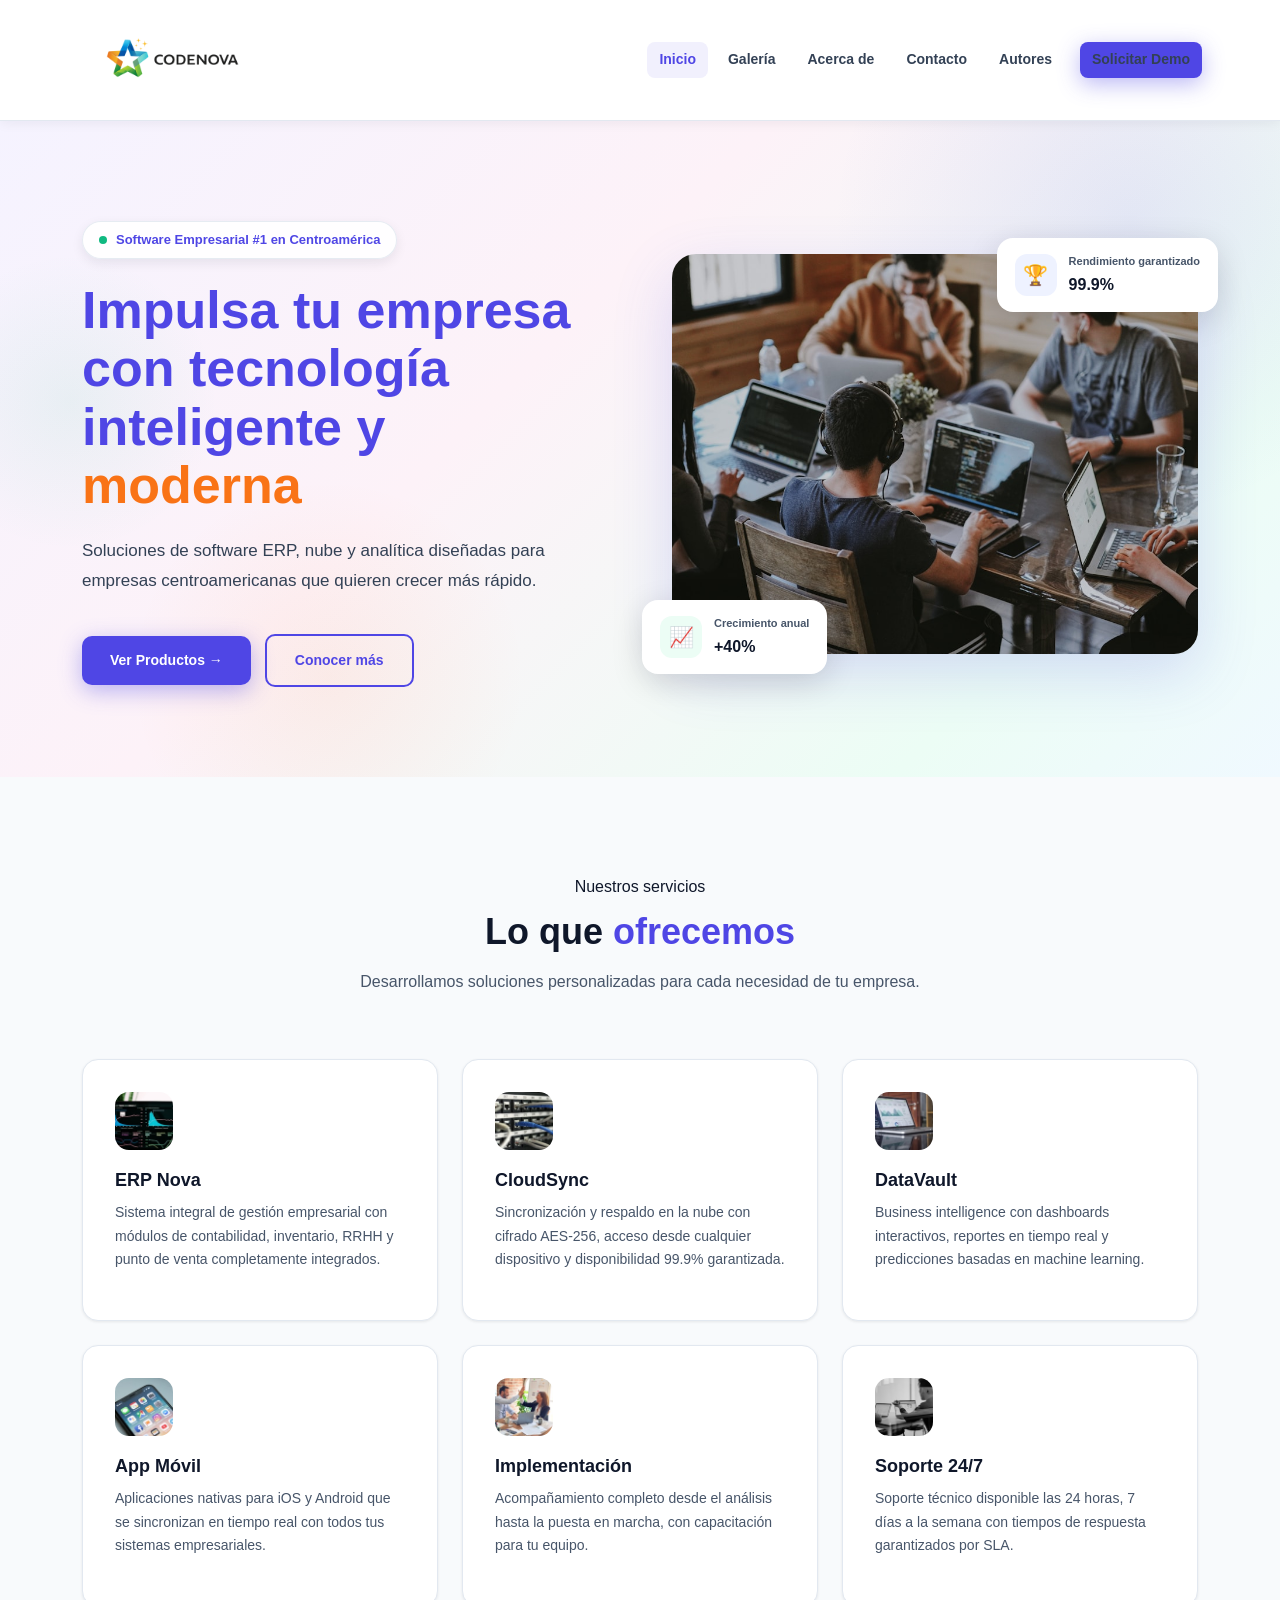
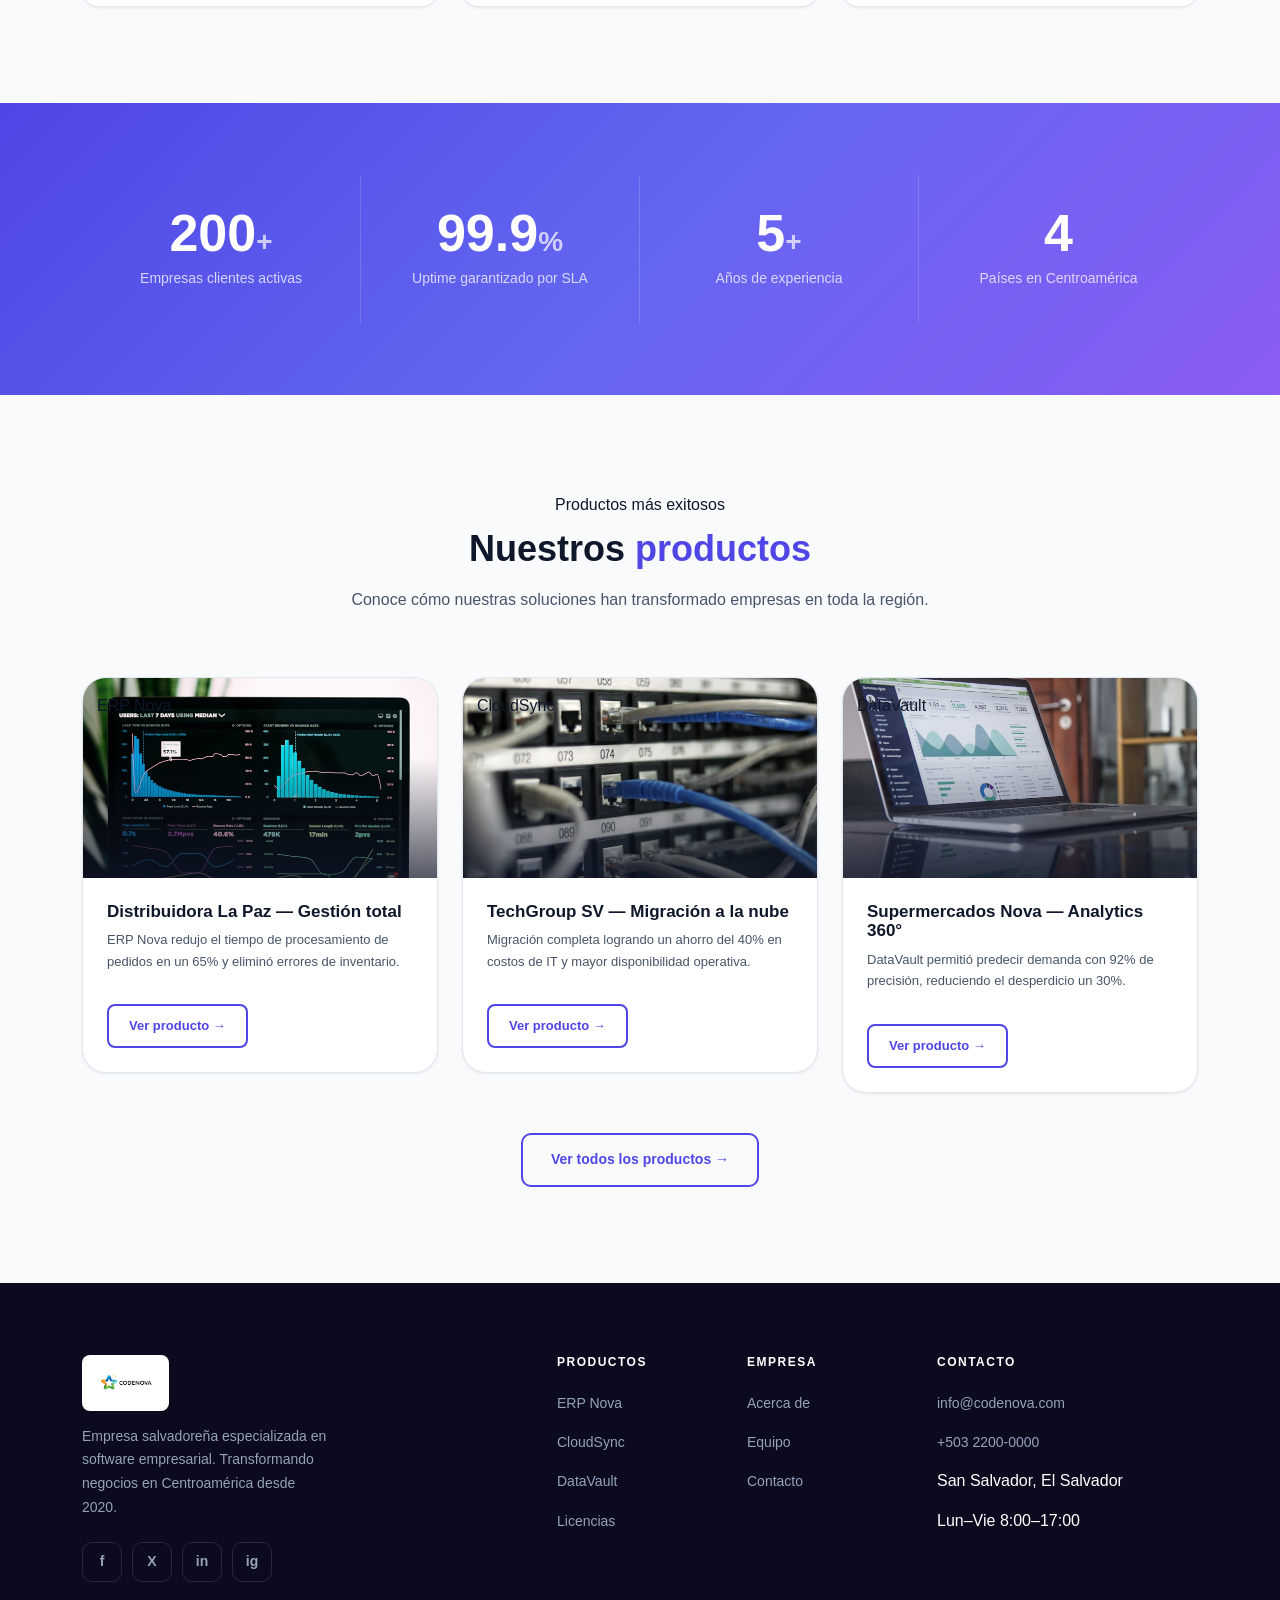
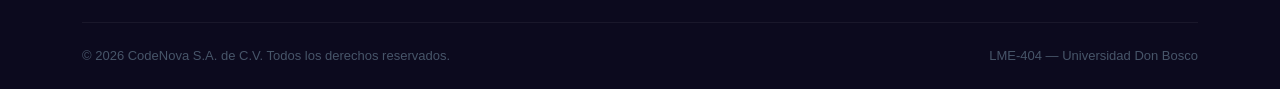
==== commit aa935578: "segundo comit" ====
--- a/index.html
+++ b/index.html
@@ -4,288 +4,275 @@
   <meta charset="UTF-8"/>
   <meta name="viewport" content="width=device-width, initial-scale=1.0"/>
   <title>CodeNova — Software Empresarial</title>
+  <link href="https://cdn.jsdelivr.net/npm/bootstrap@5.3.3/dist/css/bootstrap.min.css" rel="stylesheet"/>
   <link rel="stylesheet" href="css/styles.css"/>
 </head>
 <body>
-
-<!-- BARRA DE NAVEGACIÓN -->
-<nav id="navbar" class="barra-nav">
-  <div class="contenedor nav-interior">
-    <a href="index.html" class="nav-logo-es" aria-label="CodeNova"><img src="img/Logo.png" alt="CodeNova"/></a>
-    <ul class="nav-enlaces" id="navLinks">
+<!-- NAVEGACIÓN -->
+<nav class="nav-principal" id="navbar">
+  <div class="nav-cont">
+    <a href="index.html" class="nav-logo-link" aria-label="CodeNova">
+      <img src="img/Logo.png" alt="CodeNova"/>
+    </a>
+    <ul class="nav-menu" id="navMenu">
       <li><a href="index.html" class="activo">Inicio</a></li>
       <li><a href="galeria.html">Galería</a></li>
       <li><a href="acerca.html">Acerca de</a></li>
       <li><a href="contacto.html">Contacto</a></li>
       <li><a href="autores.html">Autores</a></li>
-      <li class="nav-accion"><a href="contacto.html" class="boton boton-primario boton-peq">Solicitar Demo</a></li>
+      <li class="nav-accion">
+        <a href="contacto.html" class="btn-cn btn-cn-primario btn-cn-pequeño">Solicitar Demo</a>
+      </li>
     </ul>
-    <button class="menu-hamburguesa" id="hamburger" aria-label="Menú"><span></span><span></span><span></span></button>
+    <button class="btn-menu" id="btnMenu" aria-label="Menú">
+      <span></span><span></span><span></span>
+    </button>
   </div>
 </nav>
-
 <main>
-
-<!-- ═══ HERO PRINCIPAL ═══ -->
-<section class="hero-inicio">
-  <div class="fondo-hero"></div>
-  <div class="burbuja-hero burbuja-hero-1"></div>
-  <div class="burbuja-hero burbuja-hero-2"></div>
-  <div class="burbuja-hero burbuja-hero-3"></div>
-  <div class="contenedor">
-    <div class="interior-hero">
-      <div class="contenido-hero">
-        <div class="ceja-hero anim-subir"><div class="punto-hero"></div> Software Empresarial #1 en Centroamérica</div>
-        <h1 class="anim-subir-2">
-          Impulsa tu empresa con tecnología <span class="hl-indigo">inteligente</span> y <span class="hl-coral">moderna</span>
-        </h1>
-        <p class="sub-hero anim-subir-3">
-          Soluciones de software ERP, nube y analítica diseñadas para empresas centroamericanas que quieren crecer más rápido.
-        </p>
-        <div class="botones-hero anim-subir-3">
-          <a href="galeria.html" class="boton boton-primario">Ver Productos &rarr;</a>
-          <a href="acerca.html" class="boton boton-borde">Conocer más</a>
-        </div>
-      </div>
-      <div class="visual-hero anim-subir-2">
-        <div class="tarjeta-flotante-hero tarjeta-1">
-          <div class="icono-tfh tfh-bg-menta">📈</div>
-          <div><div class="etiqueta-tfh">Crecimiento anual</div><div class="valor-tfh">+40%</div></div>
-        </div>
-        <div class="imagen-principal-hero">
-          <img src="https://images.unsplash.com/photo-1522071820081-009f0129c71c?w=900&h=700&fit=crop" alt="Equipo de trabajo CodeNova"/>
-        </div>
-        <div class="tarjeta-flotante-hero tarjeta-2">
-          <div class="icono-tfh tfh-bg-indigo">🏆</div>
-          <div><div class="etiqueta-tfh">rendimiento garantizado</div><div class="valor-tfh">99.9%</div></div>
+  <section class="hero-inicio">
+    <div class="hero-fondo"></div>
+    <div class="hero-burbuja hero-burbuja-1"></div>
+    <div class="hero-burbuja hero-burbuja-2"></div>
+    <div class="hero-burbuja hero-burbuja-3"></div>
+    <div class="container">
+      <div class="hero-grid">
+        <div class="hero-texto">
+          <div class="hero-label animar-entrada">
+            <span class="punto-verde"></span>
+            Software Empresarial #1 en Centroamérica
+          </div>
+          <h1 class="animar-entrada-2">
+            Impulsa tu empresa con tecnología inteligente y <span class="texto-naranja">moderna</span>
+          </h1>
+          <p class="hero-parrafo animar-entrada-3">
+            Soluciones de software ERP, nube y analítica diseñadas para empresas centroamericanas que quieren crecer más rápido.
+          </p>
+          <div class="hero-botones animar-entrada-3">
+            <a href="galeria.html" class="btn-cn btn-cn-primario">Ver Productos &rarr;</a>
+            <a href="acerca.html"  class="btn-cn btn-cn-borde">Conocer más</a>
+          </div>
+        </div>
+        <div class="hero-img animar-entrada-2">
+          <div class="tarj-float tarj-float-inf">
+            <div class="icono-tarjeta icono-verde">📈</div>
+            <div>
+              <div class="tarjeta-etiq">Crecimiento anual</div>
+              <div class="tarjeta-valor">+40%</div>
+            </div>
+          </div>
+          <div class="hero-img-prin">
+            <img src="img/index imagen prinsipal.jpeg" alt="Equipo CodeNova"/>
+          </div>
+          <div class="tarj-float tarj-float-sup">
+            <div class="icono-tarjeta icono-indigo">🏆</div>
+            <div>
+              <div class="tarjeta-etiq">Rendimiento garantizado</div>
+              <div class="tarjeta-valor">99.9%</div>
+            </div>
+          </div>
+        </div>
+      </div>
+    </div>
+  </section>
+  <!-- SERVICIOS -->
+  <section class="seccion-gris">
+    <div class="container">
+      <div class="cab-sec">
+        <div class="etiqueta etiqueta-indigo">Nuestros servicios</div>
+        <h2>Lo que <span>ofrecemos</span></h2>
+        <p>Desarrollamos soluciones personalizadas para cada necesidad de tu empresa.</p>
+      </div>
+      <div class="row g-4">
+        <div class="col-lg-4 col-md-6">
+          <div class="tarjeta-servicio linea-indigo">
+            <div class="servicio-icono">
+              <img src="img/tarjeta servicio1.jpeg" alt="ERP"/>
+            </div>
+            <h3>ERP Nova</h3>
+            <p>Sistema integral de gestión empresarial con módulos de contabilidad, inventario, RRHH y punto de venta completamente integrados.</p>
+          </div>
+        </div>
+        <div class="col-lg-4 col-md-6">
+          <div class="tarjeta-servicio linea-naranja">
+            <div class="servicio-icono">
+              <img src="img/targeta servicio2.jpeg" alt="Cloud"/>
+            </div>
+            <h3>CloudSync</h3>
+            <p>Sincronización y respaldo en la nube con cifrado AES-256, acceso desde cualquier dispositivo y disponibilidad 99.9% garantizada.</p>
+          </div>
+        </div>
+        <div class="col-lg-4 col-md-6">
+          <div class="tarjeta-servicio linea-verde">
+            <div class="servicio-icono">
+              <img src="img/targeta servicio3.jpeg" alt="Analytics"/>
+            </div>
+            <h3>DataVault</h3>
+            <p>Business intelligence con dashboards interactivos, reportes en tiempo real y predicciones basadas en machine learning.</p>
+          </div>
+        </div>
+        <div class="col-lg-4 col-md-6">
+          <div class="tarjeta-servicio linea-cielo">
+            <div class="servicio-icono">
+              <img src="img/targeta servicio4.jpeg" alt="Mobile"/>
+            </div>
+            <h3>App Móvil</h3>
+            <p>Aplicaciones nativas para iOS y Android que se sincronizan en tiempo real con todos tus sistemas empresariales.</p>
+          </div>
+        </div>
+        <div class="col-lg-4 col-md-6">
+          <div class="tarjeta-servicio linea-rosa">
+            <div class="servicio-icono">
+              <img src="img/targeta servicio5.jpeg" alt="Impl"/>
+            </div>
+            <h3>Implementación</h3>
+            <p>Acompañamiento completo desde el análisis hasta la puesta en marcha, con capacitación para tu equipo.</p>
+          </div>
+        </div>
+        <div class="col-lg-4 col-md-6">
+          <div class="tarjeta-servicio linea-ambar">
+            <div class="servicio-icono">
+              <img src="img/targeta servicio6.jpeg" alt="Soporte"/>
+            </div>
+            <h3>Soporte 24/7</h3>
+            <p>Soporte técnico disponible las 24 horas, 7 días a la semana con tiempos de respuesta garantizados por SLA.</p>
+          </div>
+        </div>
+      </div>
+    </div>
+  </section>
+ 
+  <!-- ESTADÍSTICAS -->
+  <div class="sec-est">
+    <div class="container">
+      <div class="row g-0">
+        <div class="est-item col-6 col-lg-3">
+          <div class="est-num">200<span class="est-unid">+</span></div>
+          <div class="est-etq">Empresas clientes activas</div>
+        </div>
+        <div class="est-item col-6 col-lg-3">
+          <div class="est-num">99.9<span class="est-unid">%</span></div>
+          <div class="est-etq">Uptime garantizado por SLA</div>
+        </div>
+        <div class="est-item col-6 col-lg-3">
+          <div class="est-num">5<span class="est-unid">+</span></div>
+          <div class="est-etq">Años de experiencia</div>
+        </div>
+        <div class="est-item col-6 col-lg-3">
+          <div class="est-num">4</div>
+          <div class="est-etq">Países en Centroamérica</div>
         </div>
       </div>
     </div>
   </div>
-</section>
-
-<!-- ═══ SERVICIOS ═══ -->
-<section class="seccion-servicios">
-  <div class="contenedor">
-    <div class="encabezado-seccion">
-      <div class="etiqueta etiqueta-indigo">Nuestros servicios</div>
-      <h2>Lo que <span>ofrecemos</span></h2>
-      <p>Desarrollamos soluciones personalizadas para cada necesidad de tu empresa, desde ERP hasta analítica con inteligencia artificial.</p>
-    </div>
-    <div class="rejilla-servicios">
-      <div class="tarjeta-servicio sc-1">
-        <div class="svc-img"><img src="https://images.unsplash.com/photo-1551288049-bebda4e38f71?w=120&h=120&fit=crop" alt="ERP"/></div>
-        <h3>ERP Nova</h3>
-        <p>Sistema integral de gestión empresarial con módulos de contabilidad, inventario, RRHH y punto de venta completamente integrados.</p>
-      </div>
-      <div class="tarjeta-servicio sc-2">
-        <div class="svc-img"><img src="https://images.unsplash.com/photo-1544197150-b99a580bb7a8?w=120&h=120&fit=crop" alt="Cloud"/></div>
-        <h3>CloudSync</h3>
-        <p>Sincronización y respaldo en la nube con cifrado AES-256, acceso desde cualquier dispositivo y disponibilidad 99.9% garantizada.</p>
-      </div>
-      <div class="tarjeta-servicio sc-3">
-        <div class="svc-img"><img src="https://images.unsplash.com/photo-1460925895917-afdab827c52f?w=120&h=120&fit=crop" alt="Analytics"/></div>
-        <h3>DataVault</h3>
-        <p>Business intelligence con dashboards interactivos, reportes en tiempo real y predicciones basadas en machine learning.</p>
-      </div>
-      <div class="tarjeta-servicio sc-4">
-        <div class="svc-img"><img src="https://images.unsplash.com/photo-1512941937669-90a1b58e7e9c?w=120&h=120&fit=crop" alt="Mobile"/></div>
-        <h3>App Móvil</h3>
-        <p>Aplicaciones nativas para iOS y Android que se sincronizan en tiempo real con todos tus sistemas empresariales.</p>
-      </div>
-      <div class="tarjeta-servicio sc-5">
-        <div class="svc-img"><img src="https://images.unsplash.com/photo-1600880292203-757bb62b4baf?w=120&h=120&fit=crop" alt="Implementación"/></div>
-        <h3>Implementación</h3>
-        <p>Acompañamiento completo desde el análisis de requerimientos hasta la puesta en marcha, con capacitación para tu equipo.</p>
-      </div>
-      <div class="tarjeta-servicio sc-6">
-        <div class="svc-img"><img src="https://images.unsplash.com/photo-1553877522-43269d4ea984?w=120&h=120&fit=crop" alt="Soporte"/></div>
-        <h3>Soporte 24/7</h3>
-        <p>Soporte técnico disponible las 24 horas, los 7 días de la semana con tiempos de respuesta garantizados por contrato SLA.</p>
-      </div>
-    </div>
-  </div>
-</section>
-
-<!-- ═══ POR QUÉ NOSOTROS ═══ -->
-<section class="seccion-porque">
-  <div class="contenedor">
-    <div class="rejilla-porque">
-      <div class="pila-imagenes-porque">
-        <div class="etiqueta-flotante-porque">
-          <div class="icono-etiqueta-porque">✅</div>
-          <div><div class="numero-etiqueta-porque">ISO 27001</div><div class="texto-etiqueta-porque">Certificados</div></div>
-        </div>
-        <div class="imagen-principal-porque">
-          <img src="https://images.unsplash.com/photo-1497366811353-6870744d04b2?w=700&h=900&fit=crop" alt="Oficina CodeNova"/>
-        </div>
-        <div class="imagen-flotante-porque">
-          <img src="https://images.unsplash.com/photo-1565728744382-61accd4aa148?w=500&h=380&fit=crop" alt="Reunión de trabajo"/>
-        </div>
-      </div>
-      <div class="contenido-porque">
-        <div class="etiqueta etiqueta-mint">¿Por qué elegirnos?</div>
-        <h2>Construimos el software <span>perfecto</span> para tu negocio</h2>
-        <p>No vendemos plantillas. Entendemos tu negocio y creamos soluciones que se adaptan exactamente a lo que necesitas, con la escalabilidad para crecer contigo.</p>
-        <div class="lista-porque">
-          <div class="item-porque">
-            <div class="icono-item-porque wi-bg-indigo">🚀</div>
-            <div>
-              <h4>Implementación en 2-4 semanas</h4>
-              <p>Ponemos en marcha tu sistema rápidamente sin interrumpir tu operación actual ni detener tu productividad.</p>
-            </div>
-          </div>
-          <div class="item-porque">
-            <div class="icono-item-porque wi-bg-mint">🔒</div>
-            <div>
-              <h4>Seguridad certificada ISO 27001</h4>
-              <p>Cifrado de datos en reposo y en tránsito, autenticación de dos factores y auditorías regulares de seguridad.</p>
-            </div>
-          </div>
-          <div class="item-porque">
-            <div class="icono-item-porque wi-bg-coral">🤝</div>
-            <div>
-              <h4>Soporte local en El Salvador</h4>
-              <p>Equipo técnico en San Salvador que conoce el contexto de los negocios centroamericanos y habla tu idioma.</p>
-            </div>
-          </div>
-        </div>
-      </div>
-    </div>
-  </div>
-</section>
-
-<!-- ═══ ESTADÍSTICAS ═══ -->
-<div class="seccion-estadisticas">
-  <div class="contenedor">
-    <div class="rejilla-estadisticas">
-      <div class="tarjeta-estadistica">
-        <div class="numero-estadistica">200<span class="unidad-estadistica">+</span></div>
-        <div class="etiqueta-estadistica">Empresas clientes activas</div>
-      </div>
-      <div class="tarjeta-estadistica">
-        <div class="numero-estadistica">99.9<span class="unidad-estadistica">%</span></div>
-        <div class="etiqueta-estadistica">Uptime garantizado por SLA</div>
-      </div>
-      <div class="tarjeta-estadistica">
-        <div class="numero-estadistica">5<span class="unidad-estadistica">+</span></div>
-        <div class="etiqueta-estadistica">Años de experiencia</div>
-      </div>
-      <div class="tarjeta-estadistica">
-        <div class="numero-estadistica">4</div>
-        <div class="etiqueta-estadistica">Países en Centroamérica</div>
-      </div>
-    </div>
-  </div>
-</div>
-
-<!-- ═══ PRODUCTOS ═══ -->
-<section class="seccion-productos">
-  <div class="contenedor">
-    <div class="encabezado-seccion">
-      <div class="etiqueta etiqueta-coral">Productos más exitosos</div>
-      <h2>Nuestros <span>productos</span></h2>
-      <p>Conoce cómo nuestras soluciones han transformado la operación de empresas en toda la región centroamericana.</p>
-    </div>
-    <div class="rejilla-productos">
-      <div class="tarjeta-producto">
-        <div class="miniatura-producto">
-          <img src="https://images.unsplash.com/photo-1551288049-bebda4e38f71?w=700&h=420&fit=crop" alt="ERP Nova Dashboard"/>
-          <div class="overlay-miniatura-producto"></div>
-          <div class="etiqueta-producto"><span class="etiqueta etiqueta-indigo badge-xs">ERP Nova</span></div>
-        </div>
-        <div class="cuerpo-producto">
-          <h3>Distribuidora La Paz — Gestión total</h3>
-          <p>Implementación de ERP Nova que redujo el tiempo de procesamiento de pedidos en un 65% y eliminó errores de inventario.</p>
-          <a href="galeria.html" class="boton boton-borde boton-peq margen-arriba-14">Ver producto &rarr;</a>
-        </div>
-      </div>
-      <div class="tarjeta-producto">
-        <div class="miniatura-producto">
-          <img src="https://images.unsplash.com/photo-1544197150-b99a580bb7a8?w=700&h=420&fit=crop" alt="CloudSync"/>
-          <div class="overlay-miniatura-producto"></div>
-          <div class="etiqueta-producto"><span class="etiqueta etiqueta-mint badge-xs">CloudSync</span></div>
-        </div>
-        <div class="cuerpo-producto">
-          <h3>TechGroup SV — Migración a la nube</h3>
-          <p>Migración completa a CloudSync logrando un ahorro del 40% en costos de IT y mayor disponibilidad operativa.</p>
-          <a href="galeria.html" class="boton boton-borde boton-peq margen-arriba-14">Ver producto &rarr;</a>
-        </div>
-      </div>
-      <div class="tarjeta-producto">
-        <div class="miniatura-producto">
-          <img src="https://images.unsplash.com/photo-1460925895917-afdab827c52f?w=700&h=420&fit=crop" alt="DataVault"/>
-          <div class="overlay-miniatura-producto"></div>
-          <div class="etiqueta-producto"><span class="etiqueta etiqueta-rosa badge-xs">DataVault</span></div>
-        </div>
-        <div class="cuerpo-producto">
-          <h3>Supermercados Nova — Analytics 360°</h3>
-          <p>DataVault permitió predecir demanda con 92% de precisión, reduciendo el desperdicio de inventario en un 30%.</p>
-          <a href="galeria.html" class="boton boton-borde boton-peq margen-arriba-14">Ver producto &rarr;</a>
-        </div>
-      </div>
-    </div>
-    <div class="centrado-mt-40">
-      <a href="galeria.html" class="boton boton-borde">Ver todos los productos &rarr;</a>
-    </div>
-  </div>
-</section>
-
-<!-- ═══ LLAMADO A LA ACCIÓN ═══ -->
-<section class="seccion-cta">
-  <div class="fondo-cta">
-    <img src="https://images.unsplash.com/photo-1497366216548-37526070297c?w=1600&h=600&fit=crop" alt=""/>
-  </div>
-  <div class="superposicion-cta"></div>
-  <div class="contenedor interior-cta">
-    <h2>Contrata a los mejores desarrolladores<br/>y diseñadores del mercado</h2>
-    <p>Obtén una demo gratuita de cualquier producto. Sin compromisos, sin tarjeta de crédito.</p>
-    <a href="contacto.html" class="boton boton-blanco">Solicitar Demo Gratuita &rarr;</a>
-  </div>
-</section>
-
+  <!-- PRODUCTOS -->
+  <section class="seccion-gris">
+    <div class="container">
+      <div class="cab-sec">
+        <div class="etiqueta etiqueta-naranja">Productos más exitosos</div>
+        <h2>Nuestros <span>productos</span></h2>
+        <p>Conoce cómo nuestras soluciones han transformado empresas en toda la región.</p>
+      </div>
+      <div class="row g-4">
+        <div class="col-lg-4 col-md-6">
+          <div class="tarjeta-producto">
+            <div class="producto-imagen">
+              <img src="img/producto index1.jpeg" alt="ERP"/>
+              <div class="producto-sombra"></div>
+              <div class="producto-badge"><span class="etiqueta etiqueta-indigo etiqueta-xs">ERP Nova</span></div>
+            </div>
+            <div class="producto-texto">
+              <h3>Distribuidora La Paz — Gestión total</h3>
+              <p>ERP Nova redujo el tiempo de procesamiento de pedidos en un 65% y eliminó errores de inventario.</p>
+              <a href="galeria.html" class="btn-cn btn-cn-borde btn-cn-pequeño mt-14">Ver producto &rarr;</a>
+            </div>
+          </div>
+        </div>
+        <div class="col-lg-4 col-md-6">
+          <div class="tarjeta-producto">
+            <div class="producto-imagen">
+              <img src="img/producto index2.jpeg" alt="CloudSync"/>
+              <div class="producto-sombra"></div>
+              <div class="producto-badge"><span class="etiqueta etiqueta-verde etiqueta-xs">CloudSync</span></div>
+            </div>
+            <div class="producto-texto">
+              <h3>TechGroup SV — Migración a la nube</h3>
+              <p>Migración completa logrando un ahorro del 40% en costos de IT y mayor disponibilidad operativa.</p>
+              <a href="galeria.html" class="btn-cn btn-cn-borde btn-cn-pequeño mt-14">Ver producto &rarr;</a>
+            </div>
+          </div>
+        </div>
+        <div class="col-lg-4 col-md-6">
+          <div class="tarjeta-producto">
+            <div class="producto-imagen">
+              <img src="img/producto index3.jpeg" alt="DataVault"/>
+              <div class="producto-sombra"></div>
+              <div class="producto-badge"><span class="etiqueta etiqueta-rosa etiqueta-xs">DataVault</span></div>
+            </div>
+            <div class="producto-texto">
+              <h3>Supermercados Nova — Analytics 360°</h3>
+              <p>DataVault permitió predecir demanda con 92% de precisión, reduciendo el desperdicio un 30%.</p>
+              <a href="galeria.html" class="btn-cn btn-cn-borde btn-cn-pequeño mt-14">Ver producto &rarr;</a>
+            </div>
+          </div>
+        </div>
+      </div>
+      <div class="centrar-mt">
+        <a href="galeria.html" class="btn-cn btn-cn-borde">Ver todos los productos &rarr;</a>
+      </div>
+    </div>
+  </section>
 
 </main>
-
 <!-- PIE DE PÁGINA -->
-<footer>
-  <div class="contenedor">
-    <div class="rejilla-pie">
-      <div class="marca-pie">
-        <a href="index.html" class="nav-logo" aria-label="CodeNova"><img src="img/Logo.png" alt="CodeNova"/></a>
-        <p>Empresa salvadoreña especializada en software empresarial. Transformando negocios en Centroamérica desde 2020.</p>
-        <div class="enlaces-sociales">
-          <a href="#" aria-label="Facebook">f</a>
-          <a href="#" aria-label="X">X</a>
-          <a href="#" aria-label="LinkedIn">in</a>
-          <a href="#" aria-label="Instagram">ig</a>
-        </div>
-      </div>
-      <div class="columna-pie">
-        <h4>Productos</h4>
-        <ul>
-          <li><a href="galeria.html">ERP Nova</a></li>
-          <li><a href="galeria.html">CloudSync</a></li>
-          <li><a href="galeria.html">DataVault</a></li>
-          <li><a href="contacto.html">Licencias</a></li>
-        </ul>
-      </div>
-      <div class="columna-pie">
-        <h4>Empresa</h4>
-        <ul>
-          <li><a href="acerca.html">Acerca de</a></li>
-          <li><a href="autores.html">Equipo</a></li>
-          <li><a href="contacto.html">Contacto</a></li>
-        </ul>
-      </div>
-      <div class="columna-pie">
-        <h4>Contacto</h4>
-        <ul>
-          <li><a href="mailto:info@codenova.com">info@codenova.com</a></li>
-          <li><a href="tel:+50322000000">+503 2200-0000</a></li>
-          <li>San Salvador, El Salvador</li>
-          <li>Lun–Vie 8:00–17:00</li>
-        </ul>
+<footer class="pie-pagina">
+  <div class="container">
+    <div class="row gy-4">
+      <div class="col-lg-5">
+        <div class="pie-descripcion">
+          <a href="index.html" class="pie-logo" aria-label="CodeNova">
+            <img src="img/Logo.png" alt="CodeNova"/>
+          </a>
+          <p>Empresa salvadoreña especializada en software empresarial. Transformando negocios en Centroamérica desde 2020.</p>
+          <div class="redes-sociales">
+            <a href="#" aria-label="Facebook">f</a>
+            <a href="#" aria-label="X">X</a>
+            <a href="#" aria-label="LinkedIn">in</a>
+            <a href="#" aria-label="Instagram">ig</a>
+          </div>
+        </div>
+      </div>
+      <div class="col-lg-2 col-md-4">
+        <div class="columna-pie">
+          <h4>Productos</h4>
+          <ul>
+            <li><a href="galeria.html">ERP Nova</a></li>
+            <li><a href="galeria.html">CloudSync</a></li>
+            <li><a href="galeria.html">DataVault</a></li>
+            <li><a href="contacto.html">Licencias</a></li>
+          </ul>
+        </div>
+      </div>
+      <div class="col-lg-2 col-md-4">
+        <div class="columna-pie">
+          <h4>Empresa</h4>
+          <ul>
+            <li><a href="acerca.html">Acerca de</a></li>
+            <li><a href="autores.html">Equipo</a></li>
+            <li><a href="contacto.html">Contacto</a></li>
+          </ul>
+        </div>
+      </div>
+      <div class="col-lg-3 col-md-4">
+        <div class="columna-pie">
+          <h4>Contacto</h4>
+          <ul>
+            <li><a href="mailto:info@codenova.com">info@codenova.com</a></li>
+            <li><a href="tel:+50322000000">+503 2200-0000</a></li>
+            <li>San Salvador, El Salvador</li>
+            <li>Lun–Vie 8:00–17:00</li>
+          </ul>
+        </div>
       </div>
     </div>
     <div class="pie-inferior">
--- a/css/styles.css
+++ b/css/styles.css
@@ -1,52 +1,30 @@
-/* =============================================
-   CodeNova
-   Paleta vibrante azul-índigo + coral + verde menta
-   LME-404 Ciclo 01-2026
-   ============================================= */
+/* CodeNova - Estilos principales*/
 @import url("https://fonts.googleapis.com/css2?family=Plus+Jakarta+Sans:wght@400;500;600;700;800&family=Syne:wght@700;800&display=swap");
-
+/* Variables de color a usar en el proyecto */
 :root {
-  /* Paleta principal */
-  --indigo: #4f46e5;
-  --indigo-dk: #3730a3;
-  --indigo-lt: #eef2ff;
-  --coral: #f97316;
-  --coral-lt: #fff7ed;
-  --mint: #10b981;
-  --mint-lt: #ecfdf5;
-  --pink: #ec4899;
-  --pink-lt: #fdf2f8;
-  --sky: #0ea5e9;
-  --sky-lt: #f0f9ff;
-  --amber: #f59e0b;
-  --amber-lt: #fffbeb;
-
-  /* Neutrales */
-  --white: #ffffff;
-  --bg: #f8fafc;
-  --bg2: #f1f5f9;
-  --text: #0f172a;
-  --text-mid: #475569;
-  --text-lo: #94a3b8;
-  --border: #e2e8f0;
-
-  /* Sombras */
-  --sh-xs: 0 1px 3px rgba(0, 0, 0, 0.08);
-  --sh-sm: 0 4px 16px rgba(79, 70, 229, 0.1);
-  --sh-md: 0 8px 30px rgba(79, 70, 229, 0.14);
-  --sh-lg: 0 20px 60px rgba(79, 70, 229, 0.18);
-
-  --r: 10px;
-  --r-lg: 18px;
-  --r-xl: 28px;
-
-  --font: "Times New Roman", Times, serif;
-  --font-head: "Times New Roman", Times, serif;
-}
-
-*,
-*::before,
-*::after {
+  --color-indigo:      #4f46e5;
+  --color-indigo-osc:  #3730a3;
+  --color-indigo-cla:  #eef2ff;
+  --color-naranja:     #f97316;
+  --color-naranja-cla: #fff7ed;
+  --color-verde:       #10b981;
+  --color-verde-cla:   #ecfdf5;
+  --color-rosa:        #ec4899;
+  --color-rosa-cla:    #fdf2f8;
+  --color-cielo:       #0ea5e9;
+  --color-cielo-cla:   #f0f9ff;
+  --color-texto:       #0f172a;
+  --color-texto-med:   #475569;
+  --color-texto-sua:   #94a3b8;
+  --color-borde:       #e2e8f0;
+  --color-fondo:       #f8fafc;
+  --sombra-peq:        0 1px 3px rgba(0, 0, 0, 0.08);
+  --sombra-med:        0 4px 16px rgba(79, 70, 229, 0.10);
+  --sombra-nor:        0 8px 30px rgba(79, 70, 229, 0.14);
+  --sombra-gra:        0 20px 60px rgba(79, 70, 229, 0.18);
+}
+/* Estilos base */
+* {
   box-sizing: border-box;
   margin: 0;
   padding: 0;
@@ -55,52 +33,38 @@
   scroll-behavior: smooth;
 }
 body {
-  background: var(--white);
-  color: var(--text);
-  font-family: var(--font);
+  font-family: 'Plus Jakarta Sans', sans-serif;
   font-size: 16px;
+  color: var(--color-texto);
+  overflow-x: hidden;
+  background-color: #ffffff;
   line-height: 1.7;
-  overflow-x: hidden;
+}
+h1, h2, h3 {
+  font-family: 'Syne', sans-serif;
+  line-height: 1.15;
 }
 a {
   text-decoration: none;
-  transition: all 0.2s;
+  transition: color 0.2s, background-color 0.2s;
 }
 img {
   max-width: 100%;
   display: block;
   object-fit: cover;
 }
+section {
+  padding: 96px 0;
+}
 ::-webkit-scrollbar {
   width: 5px;
 }
-::-webkit-scrollbar-track {
-  background: var(--bg);
-}
 ::-webkit-scrollbar-thumb {
-  background: #c7d2fe;
+  background-color: #c7d2fe;
   border-radius: 3px;
 }
-
-/* ── Layout ── */
-.container,
-.contenedor {
-  max-width: 1180px;
-  margin: 0 auto;
-  padding: 0 28px;
-}
-section {
-  padding: 96px 0;
-}
-h1,
-h2,
-h3 {
-  font-family: var(--font-head);
-  line-height: 1.15;
-}
-
-/* ── Animations ── */
-@keyframes fadeUp {
+/* Animaciones */
+@keyframes subirFadeIn {
   from {
     opacity: 0;
     transform: translateY(24px);
@@ -110,370 +74,235 @@
     transform: translateY(0);
   }
 }
-@keyframes fadeIn {
-  from {
-    opacity: 0;
-  }
-  to {
-    opacity: 1;
-  }
-}
-@keyframes float {
-  0%,
-  100% {
-    transform: translateY(0);
-  }
-  50% {
-    transform: translateY(-10px);
-  }
-}
-@keyframes pulse {
-  0%,
-  100% {
-    opacity: 1;
-    transform: scale(1);
-  }
-  50% {
-    opacity: 0.5;
-    transform: scale(0.85);
-  }
-}
-@keyframes shimmer {
-  from {
-    background-position: -200% 0;
-  }
-  to {
-    background-position: 200% 0;
-  }
-}
-
-.fade-up,
-.anim-subir {
-  animation: fadeUp 0.7s ease both;
-}
-.fade-up-2,
-.anim-subir-2 {
-  animation: fadeUp 0.7s 0.15s ease both;
-}
-.fade-up-3,
-.anim-subir-3 {
-  animation: fadeUp 0.7s 0.3s ease both;
-}
-
-/* ── Badges ── */
-.badge,
-.etiqueta {
-  display: inline-flex;
-  align-items: center;
-  gap: 6px;
+@keyframes flotarArriba {
+  0%   { transform: translateY(0); }
+  50%  { transform: translateY(-10px); }
+  100% { transform: translateY(0); }
+}
+@keyframes pulsarPunto {
+  0%   { opacity: 1; transform: scale(1); }
+  50%  { opacity: 0.5; transform: scale(0.85); }
+  100% { opacity: 1; transform: scale(1); }
+}
+.animar-entrada {
+  animation: subirFadeIn 0.7s ease both;
+}
+.animar-entrada-2 {
+  animation: subirFadeIn 0.7s 0.15s ease both;
+}
+.animar-entrada-3 {
+  animation: subirFadeIn 0.7s 0.30s ease both;
+}
+/* Etiquetas pequeñas*/
+.etq { 
+  display: inline-block;
   padding: 5px 14px;
   border-radius: 20px;
-  font-size: 11.5px;
+  font-size: 11px;
   font-weight: 700;
   letter-spacing: 0.6px;
   text-transform: uppercase;
 }
-.badge-indigo,
-.etiqueta-indigo {
-  background: var(--indigo-lt);
-  color: var(--indigo-dk);
-}
-.badge-coral,
-.etiqueta-coral {
-  background: var(--coral-lt);
+.etq-ind {
+  background-color: var(--color-indigo-cla);
+  color: var(--color-indigo-osc);
+}
+.etq-nar {
+  background-color: var(--color-naranja-cla);
   color: #c2410c;
 }
-.badge-mint,
-.etiqueta-mint {
-  background: var(--mint-lt);
+.etq-ver {
+  background-color: var(--color-verde-cla);
   color: #065f46;
 }
-.badge-pink,
-.etiqueta-rosa {
-  background: var(--pink-lt);
+.etq-ros {
+  background-color: var(--color-rosa-cla);
   color: #9d174d;
 }
-.badge::before,
-.etiqueta::before {
-  content: "";
-  width: 6px;
-  height: 6px;
-  border-radius: 50%;
-  background: currentColor;
-}
-
-/* ── Buttons ── */
-.btn,
-.boton {
-  display: inline-flex;
-  align-items: center;
-  gap: 9px;
+.etq-xs {
+  font-size: 10px;
+  padding: 3px 10px;
+}
+/*Botones*/
+.btn-cn {
+  display: inline-block;
   padding: 13px 28px;
-  border-radius: var(--r);
-  font-family: var(--font);
-  font-size: 14.5px;
+  border-radius: 10px;
+  font-family: inherit;
+  font-size: 14px;
   font-weight: 700;
   cursor: pointer;
   border: none;
-  transition: all 0.25s;
+  transition: background-color 0.25s, transform 0.25s, box-shadow 0.25s;
   white-space: nowrap;
 }
-.btn-primary,
-.boton-primario {
-  background: var(--indigo);
-  color: #fff;
+.btn-cn-primario {
+  background-color: var(--color-indigo);
+  color: #ffffff;
   box-shadow: 0 6px 22px rgba(79, 70, 229, 0.38);
 }
-.btn-primary:hover,
-.boton-primario:hover {
-  background: var(--indigo-dk);
+.btn-cn-primario:hover {
+  background-color: var(--color-indigo-osc);
+  color: #ffffff;
   transform: translateY(-2px);
   box-shadow: 0 12px 32px rgba(79, 70, 229, 0.45);
 }
-.btn-outline,
-.boton-borde {
-  background: transparent;
-  border: 2px solid var(--indigo);
-  color: var(--indigo);
-}
-.btn-outline:hover,
-.boton-borde:hover {
-  background: var(--indigo);
-  color: #fff;
-}
-.btn-white,
-.boton-blanco {
-  background: #fff;
-  color: var(--indigo);
+.btn-cn-borde {
+  background-color: transparent;
+  border: 2px solid var(--color-indigo);
+  color: var(--color-indigo);
+}
+.btn-cn-borde:hover {
+  background-color: var(--color-indigo);
+  color: #ffffff;
+}
+.btn-cn-blanco {
+  background-color: #ffffff;
+  color: var(--color-indigo);
   box-shadow: 0 4px 18px rgba(0, 0, 0, 0.12);
 }
-.btn-white:hover,
-.boton-blanco:hover {
+.btn-cn-blanco:hover {
+  color: var(--color-indigo);
   transform: translateY(-2px);
   box-shadow: 0 10px 28px rgba(0, 0, 0, 0.18);
 }
-.btn-sm,
-.boton-peq {
+.btn-cn-pequeño {
   padding: 9px 20px;
   font-size: 13px;
   border-radius: 8px;
 }
-
-/* ── Section heading ── */
-.section-heading,
-.encabezado-seccion {
+.btn-cn-completo {
+  width: 100%;
+  text-align: center;
+  font-size: 15px;
+  padding: 14px;
+}
+/* Cabecera de sección */
+.cab-sec {
   text-align: center;
   margin-bottom: 64px;
 }
-.section-heading h2,
-.encabezado-seccion h2 {
-  font-size: clamp(28px, 4vw, 44px);
+.cab-sec h2 {
+  font-size: 36px;
   font-weight: 800;
-  color: var(--text);
   margin: 10px 0 16px;
 }
-.section-heading h2 span,
-.encabezado-seccion h2 span {
-  color: var(--indigo);
-}
-.section-heading p,
-.encabezado-seccion p {
-  color: var(--text-mid);
+.cab-sec h2 span {
+  color: var(--color-indigo);
+}
+.cab-sec p {
+  color: var(--color-texto-med);
   max-width: 580px;
   margin: 0 auto;
-  font-size: 16.5px;
-}
-
-/* ═══════════════════════════════════════
-   NAVBAR
-═══════════════════════════════════════ */
-.barra-nav,
-#navbar {
+  font-size: 16px;
+}
+/* Barra de navegación */
+.nav-principal {
   position: sticky;
   top: 0;
   z-index: 1000;
-  background: rgba(255, 255, 255, 0.88);
-  backdrop-filter: blur(16px);
-  border-bottom: 1px solid var(--border);
-  box-shadow: 0 10px 30px rgba(15, 23, 42, 0.06);
-}
-.nav-inner,
-.nav-interior {
+  background-color: rgba(255, 255, 255, 0.95);
+  border-bottom: 1px solid var(--color-borde);
+  box-shadow: 0 2px 12px rgba(15, 23, 42, 0.06);
+}
+.nav-cont {
   display: flex;
   align-items: center;
   justify-content: space-between;
   height: 120px;
+  max-width: 1180px;
+  margin: 0 auto;
+  padding: 0 28px;
 }
 .nav-logo,
-.nav-logo-es {
-  display: inline-flex;
-  align-items: center;
-  gap: 10px;
-  font-family: var(--font-head);
-  font-size: 23px;
-  font-weight: 800;
-  color: var(--text);
-  letter-spacing: -0.5px;
+.nav-logo-link {
+  display: inline-block;
 }
 .nav-logo img,
-.nav-logo-es img {
+.nav-logo-link img {
   height: 104px;
   width: auto;
   max-height: 112px;
   object-fit: contain;
   display: block;
 }
-
-footer .nav-logo img {
-  height: 56px;
-  width: auto;
-  max-height: 64px;
-  object-fit: contain;
+.nav-menu {
+  display: flex;
+  list-style: none;
+  gap: 8px;
+  align-items: center;
+  margin: 0;
+  padding: 0;
+}
+.nav-menu a {
+  font-size: 14px;
+  font-weight: 700;
+  color: #334155;
+  padding: 6px 12px;
+  border-radius: 8px;
   display: block;
-  background: white;
-  padding: 8px;
-  border-radius: 8px;
-  box-shadow: 0 2px 8px rgba(0,0,0,0.1);
-}
-.nav-logo span,
-.nav-logo-es span {
-  color: var(--indigo);
-}
-.nav-links,
-.nav-enlaces {
-  display: flex;
-  list-style: none;
-  gap: 34px;
-  align-items: center;
-}
-.nav-links a,
-.nav-enlaces a {
-  font-size: 14.5px;
-  font-weight: 750;
-  color: #334155;
-  position: relative;
-  padding-bottom: 3px;
-  padding-left: 10px;
-  padding-right: 10px;
-  border-radius: 10px;
-}
-.nav-links a::after,
-.nav-enlaces a::after {
-  content: "";
-  position: absolute;
-  left: 0;
-  bottom: 0;
-  width: 0;
-  height: 2px;
-  background: var(--indigo);
-  border-radius: 1px;
-  transition: width 0.3s;
-}
-.nav-links a:hover,
-.nav-links a.active,
-.nav-links a.activo,
-.nav-enlaces a:hover,
-.nav-enlaces a.active,
-.nav-enlaces a.activo {
-  color: var(--indigo);
-  background: rgba(79, 70, 229, 0.08);
-}
-.nav-links a:hover::after,
-.nav-links a.active::after,
-.nav-links a.activo::after,
-.nav-enlaces a:hover::after,
-.nav-enlaces a.active::after,
-.nav-enlaces a.activo::after {
-  width: 100%;
-}
-.nav-cta,
+  position: relative;
+}
+.nav-menu a:hover,
+.nav-menu a.activo {
+  color: var(--color-indigo);
+  background-color: rgba(79, 70, 229, 0.08);
+}
 .nav-accion {
   margin-left: 8px;
 }
-
-.nav-accion .btn-primary,
-.nav-accion .boton-primario {
-  font-weight: 800;
-  letter-spacing: 0.2px;
-  box-shadow: 0 12px 30px rgba(79, 70, 229, 0.3);
-}
-
-.nav-accion .btn-primary:hover,
-.nav-accion .boton-primario:hover {
-  box-shadow: 0 16px 36px rgba(79, 70, 229, 0.38);
-}
-.hamburger,
-.menu-hamburguesa {
+/* Menú hamburguesa */
+.btn-menu {
   display: none;
   flex-direction: column;
   gap: 5px;
   cursor: pointer;
   background: none;
   border: none;
-}
-.hamburger span,
-.menu-hamburguesa span {
+  padding: 4px;
+}
+.btn-menu span {
   display: block;
   width: 23px;
   height: 2px;
-  background: var(--text);
+  background-color: var(--color-texto);
   border-radius: 2px;
-  transition: all 0.3s;
-}
-.hamburger.open span:nth-child(1),
-.hamburger.abierto span:nth-child(1),
-.menu-hamburguesa.open span:nth-child(1),
-.menu-hamburguesa.abierto span:nth-child(1) {
+  transition: transform 0.3s, opacity 0.3s;
+}
+.btn-menu.abierto span:nth-child(1) {
   transform: translateY(7px) rotate(45deg);
 }
-.hamburger.open span:nth-child(2),
-.hamburger.abierto span:nth-child(2),
-.menu-hamburguesa.open span:nth-child(2),
-.menu-hamburguesa.abierto span:nth-child(2) {
+.btn-menu.abierto span:nth-child(2) {
   opacity: 0;
 }
-.hamburger.open span:nth-child(3),
-.hamburger.abierto span:nth-child(3),
-.menu-hamburguesa.open span:nth-child(3),
-.menu-hamburguesa.abierto span:nth-child(3) {
+.btn-menu.abierto span:nth-child(3) {
   transform: translateY(-7px) rotate(-45deg);
 }
-
-/* ═══════════════════════════════════════
-   FOOTER
-═══════════════════════════════════════ */
-footer {
-  background: #0c0a1e;
-  color: #fff;
+/* Pie de página */
+.pie-pagina {
+  background-color: #0c0a1e;
+  color: #ffffff;
   padding: 72px 0 0;
 }
-.footer-grid,
-.rejilla-pie {
-  display: grid;
-  grid-template-columns: 1.8fr 1fr 1fr 1fr;
-  gap: 44px;
-  padding-bottom: 52px;
-  border-bottom: 1px solid rgba(255, 255, 255, 0.08);
-}
-.footer-brand .nav-logo,
-.marca-pie .nav-logo {
-  color: #fff;
-}
-.footer-brand p,
-.marca-pie p {
+.pie-descripcion p {
   color: #94a3b8;
   font-size: 14px;
   margin: 14px 0 22px;
   max-width: 250px;
   line-height: 1.7;
 }
-.social-links,
-.enlaces-sociales {
+.pie-logo img {
+  height: 56px;
+  width: auto;
+  background-color: #ffffff;
+  padding: 8px;
+  border-radius: 8px;
+}
+.redes-sociales {
   display: flex;
   gap: 10px;
 }
-.social-links a,
-.enlaces-sociales a {
+.redes-sociales a {
   width: 40px;
   height: 40px;
   border-radius: 10px;
@@ -484,43 +313,35 @@
   color: #94a3b8;
   font-size: 14px;
   font-weight: 700;
-  transition: all 0.2s;
-}
-.social-links a:hover,
-.enlaces-sociales a:hover {
-  background: var(--indigo);
-  border-color: var(--indigo);
-  color: #fff;
-}
-.footer-col h4,
+  transition: background-color 0.2s, color 0.2s;
+}
+.redes-sociales a:hover {
+  background-color: var(--color-indigo);
+  border-color: var(--color-indigo);
+  color: #ffffff;
+}
 .columna-pie h4 {
-  font-family: var(--font-head);
   font-size: 12px;
   font-weight: 700;
   letter-spacing: 1.5px;
   text-transform: uppercase;
-  color: #fff;
+  color: #ffffff;
   margin-bottom: 20px;
 }
-.footer-col ul,
 .columna-pie ul {
   list-style: none;
-}
-.footer-col li,
+  padding: 0;
+}
 .columna-pie li {
   margin-bottom: 12px;
 }
-.footer-col a,
 .columna-pie a {
   color: #94a3b8;
   font-size: 14px;
-  transition: color 0.2s;
-}
-.footer-col a:hover,
+}
 .columna-pie a:hover {
-  color: var(--indigo);
-}
-.footer-bottom,
+  color: var(--color-indigo);
+}
 .pie-inferior {
   padding: 22px 0;
   display: flex;
@@ -528,141 +349,103 @@
   align-items: center;
   font-size: 13px;
   color: #475569;
-}
-
-/* ═══════════════════════════════════════
-   PAGE HERO (inner pages)
-═══════════════════════════════════════ */
-.page-hero,
-.hero-pagina {
+  border-top: 1px solid rgba(255, 255, 255, 0.06);
+  margin-top: 40px;
+}
+/* Hero de páginas internas */
+.enc-pag {
   position: relative;
   padding: 100px 0 80px;
   text-align: center;
   overflow: hidden;
 }
-.page-hero-bg,
-.fondo-hero-pagina {
+.enc-pag-fondo {
   position: absolute;
-  inset: 0;
+  top: 0;
+  left: 0;
+  right: 0;
+  bottom: 0;
   background: linear-gradient(135deg, #eef2ff 0%, #fdf2f8 50%, #f0fdf4 100%);
 }
-.page-hero-blob,
-.burbuja-hero-pagina {
+.enc-pag-burbuja {
   position: absolute;
   border-radius: 50%;
   pointer-events: none;
 }
-.page-hero-blob-1,
-.burbuja-hero-pagina-1 {
+.burbuja-der {
   width: 500px;
   height: 500px;
-  background: radial-gradient(
-    circle,
-    rgba(79, 70, 229, 0.12) 0%,
-    transparent 70%
-  );
+  background: radial-gradient(circle, rgba(79, 70, 229, 0.12) 0%, transparent 70%);
   top: -200px;
   right: -100px;
 }
-.page-hero-blob-2,
-.burbuja-hero-pagina-2 {
+.burbuja-izq {
   width: 350px;
   height: 350px;
-  background: radial-gradient(
-    circle,
-    rgba(16, 185, 129, 0.08) 0%,
-    transparent 70%
-  );
+  background: radial-gradient(circle, rgba(16, 185, 129, 0.08) 0%, transparent 70%);
   bottom: -100px;
   left: -80px;
 }
-.page-hero-inner,
-.interior-hero-pagina {
+.enc-pag-cont {
   position: relative;
   z-index: 1;
 }
-.page-hero h1 {
-  font-size: clamp(32px, 5.5vw, 56px);
+.enc-pag h1 {
+  font-size: 48px;
   font-weight: 800;
   margin: 12px 0 16px;
-  color: var(--text);
-}
-.page-hero h1 span {
-  color: var(--indigo);
-}
-.page-hero p {
-  color: var(--text-mid);
-  font-size: 17.5px;
+  color: var(--color-texto);
+}
+.enc-pag h1 span {
+  color: var(--color-indigo);
+}
+.enc-pag p {
+  color: var(--color-texto-med);
+  font-size: 17px;
   max-width: 560px;
   margin: 0 auto;
 }
-
-/* ═══════════════════════════════════════
-   HOME — HERO
-═══════════════════════════════════════ */
-.hero,
+/* Hero de inicio */
 .hero-inicio {
   position: relative;
   padding: 100px 0 90px;
   overflow: hidden;
 }
-.hero-bg,
-.fondo-hero {
+.hero-fondo {
   position: absolute;
-  inset: 0;
-  background: linear-gradient(
-    135deg,
-    #f5f3ff 0%,
-    #fdf2f8 40%,
-    #ecfdf5 80%,
-    #f0f9ff 100%
-  );
-}
-.hero-blob,
-.burbuja-hero {
+  top: 0;
+  left: 0;
+  right: 0;
+  bottom: 0;
+  background: linear-gradient(135deg, #f5f3ff 0%, #fdf2f8 40%, #ecfdf5 80%, #f0f9ff 100%);
+}
+.hero-burbuja {
   position: absolute;
   border-radius: 50%;
   pointer-events: none;
 }
-.hero-blob-1,
-.burbuja-hero-1 {
+.hero-burbuja-1 {
   width: 600px;
   height: 600px;
-  background: radial-gradient(
-    circle,
-    rgba(79, 70, 229, 0.1) 0%,
-    transparent 70%
-  );
+  background: radial-gradient(circle, rgba(79, 70, 229, 0.10) 0%, transparent 70%);
   top: -200px;
   right: -150px;
 }
-.hero-blob-2,
-.burbuja-hero-2 {
+.hero-burbuja-2 {
   width: 400px;
   height: 400px;
-  background: radial-gradient(
-    circle,
-    rgba(249, 115, 22, 0.07) 0%,
-    transparent 70%
-  );
+  background: radial-gradient(circle, rgba(249, 115, 22, 0.07) 0%, transparent 70%);
   bottom: -100px;
   left: 10%;
 }
-.hero-blob-3,
-.burbuja-hero-3 {
+.hero-burbuja-3 {
   width: 300px;
   height: 300px;
-  background: radial-gradient(
-    circle,
-    rgba(16, 185, 129, 0.07) 0%,
-    transparent 70%
-  );
+  background: radial-gradient(circle, rgba(16, 185, 129, 0.07) 0%, transparent 70%);
   top: 20%;
   left: -80px;
 }
-
-.hero-inner,
-.interior-hero {
+.hero-grid {
   display: grid;
   grid-template-columns: 1fr 1fr;
   gap: 64px;
@@ -670,115 +453,89 @@
   position: relative;
   z-index: 1;
 }
-.hero-content,
-.contenido-hero {
-  position: relative;
-}
-.hero-eyebrow,
-.ceja-hero {
+.hero-texto {
+  position: relative;
+}
+.hero-label {
   display: inline-flex;
   align-items: center;
   gap: 9px;
-  background: rgba(255, 255, 255, 0.92);
+  background-color: rgba(255, 255, 255, 0.92);
   border: 1px solid rgba(226, 232, 240, 0.85);
   border-radius: 22px;
   padding: 7px 16px;
   font-size: 13px;
   font-weight: 700;
-  color: var(--indigo);
+  color: var(--color-indigo);
   margin-bottom: 22px;
-  box-shadow: 0 10px 24px rgba(15, 23, 42, 0.08);
-}
-.hero-dot,
-.punto-hero {
+  box-shadow: 0 4px 12px rgba(15, 23, 42, 0.08);
+}
+.punto-verde {
   width: 8px;
   height: 8px;
   border-radius: 50%;
-  background: var(--mint);
-  animation: pulse 2s infinite;
-}
-.hero h1 {
-  font-size: clamp(34px, 4.8vw, 58px);
+  background-color: var(--color-verde);
+  animation: pulsarPunto 2s infinite;
+  flex-shrink: 0;
+}
+.hero-inicio h1 {
+  font-size: 52px;
   font-weight: 800;
   line-height: 1.12;
-  background: linear-gradient(90deg, var(--indigo) 0%, var(--coral) 52%, var(--mint) 100%);
-  -webkit-background-clip: text;
-  background-clip: text;
-  color: transparent;
-  -webkit-text-fill-color: transparent;
+  color: var(--color-indigo);
   margin-bottom: 22px;
 }
-.hero h1 .hl-indigo,
-.hero h1 .resaltado-indigo {
-  color: var(--indigo);
-}
-.hero h1 .hl-coral,
-.hero h1 .resaltado-coral {
-  color: var(--coral);
-}
-.hero-sub,
-.sub-hero {
+.hero-inicio h1 .texto-naranja {
+  color: var(--color-naranja);
+}
+.hero-parrafo {
   color: #334155;
   font-size: 17px;
   line-height: 1.75;
   margin-bottom: 38px;
   max-width: 500px;
 }
-.hero-btns,
-.botones-hero {
+.hero-botones {
   display: flex;
   gap: 14px;
   flex-wrap: wrap;
   align-items: center;
 }
-.hero-btns a:last-child {
-  border-color: #cbd5e1;
-}
-
-.visual-hero {
-  position: relative;
-}
-.hero-img-main,
-.imagen-principal-hero {
-  border-radius: var(--r-xl);
-  overflow: hidden;
-  box-shadow: var(--sh-lg);
-  aspect-ratio: 4/3;
-}
-.hero-img-main img {
+.hero-img {
+  position: relative;
+}
+.hero-img-prin {
+  border-radius: 24px;
+  overflow: hidden;
+  box-shadow: var(--sombra-gra);
+  height: 400px;
+}
+.hero-img-prin img {
   width: 100%;
   height: 100%;
   object-fit: cover;
 }
-.hero-float-card,
-.tarjeta-flotante-hero {
+.tarj-float {
   position: absolute;
-  background: #fff;
-  border-radius: var(--r-lg);
+  background-color: #ffffff;
+  border-radius: 16px;
   padding: 14px 18px;
-  box-shadow: 0 12px 40px rgba(0, 0, 0, 0.14);
+  box-shadow: 0 8px 32px rgba(0, 0, 0, 0.14);
   display: flex;
   align-items: center;
   gap: 12px;
 }
-.hero-float-card.card-1,
-.tarjeta-flotante-hero.card-1,
-.hero-float-card.tarjeta-1,
-.tarjeta-flotante-hero.tarjeta-1 {
+.tarj-float-inf {
   bottom: -20px;
   left: -30px;
-  animation: float 4s ease-in-out infinite;
-}
-.hero-float-card.card-2,
-.tarjeta-flotante-hero.card-2,
-.hero-float-card.tarjeta-2,
-.tarjeta-flotante-hero.tarjeta-2 {
+  animation: flotarArriba 4s ease-in-out infinite;
+}
+.tarj-float-sup {
   top: -16px;
   right: -20px;
-  animation: float 4.5s ease-in-out infinite 0.5s;
-}
-.hfc-icon,
-.icono-tfh {
+  animation: flotarArriba 4.5s ease-in-out infinite 0.5s;
+}
+.icono-tarjeta {
   width: 42px;
   height: 42px;
   border-radius: 12px;
@@ -788,44 +545,36 @@
   font-size: 20px;
   flex-shrink: 0;
 }
-.hfc-label,
-.etiqueta-tfh {
+.icono-verde  { background-color: #ecfdf5; }
+.icono-indigo { background-color: #eef2ff; }
+
+.tarjeta-etiq {
   font-size: 11px;
   font-weight: 700;
-  color: var(--text-mid);
-}
-.hfc-val,
-.valor-tfh {
+  color: var(--color-texto-med);
+}
+.tarjeta-valor {
   font-size: 16px;
   font-weight: 800;
-  color: var(--text);
-}
-
-
-/* ── Services ── */
-.services-section,
-.seccion-servicios {
-  background: var(--bg);
-}
-.services-grid,
-.rejilla-servicios {
-  display: grid;
-  grid-template-columns: repeat(3, 1fr);
-  gap: 24px;
-}
-.service-card,
+  color: var(--color-texto);
+}
+/* Sección Servicios */
+.seccion-gris {
+  background-color: var(--color-fondo);
+}
 .tarjeta-servicio {
-  background: #fff;
-  border-radius: var(--r-lg);
+  background-color: #ffffff;
+  border-radius: 16px;
   padding: 32px;
-  border: 1px solid var(--border);
-  box-shadow: var(--sh-xs);
-  transition: all 0.3s;
-  position: relative;
-  overflow: hidden;
-}
-.service-card::before {
-  content: "";
+  border: 1px solid var(--color-borde);
+  box-shadow: var(--sombra-peq);
+  transition: transform 0.3s, box-shadow 0.3s, border-color 0.3s;
+  position: relative;
+  overflow: hidden;
+  height: 100%;
+}
+.tarjeta-servicio::before {
+  content: '';
   position: absolute;
   top: 0;
   left: 0;
@@ -834,451 +583,132 @@
   opacity: 0;
   transition: opacity 0.3s;
 }
-.service-card:hover {
+.tarjeta-servicio:hover {
   transform: translateY(-6px);
-  box-shadow: var(--sh-md);
+  box-shadow: var(--sombra-nor);
   border-color: transparent;
 }
-.service-card:hover::before {
+.tarjeta-servicio:hover::before {
   opacity: 1;
 }
-.sc-1::before {
-  background: linear-gradient(90deg, var(--indigo), #818cf8);
-}
-.sc-1::before,
-.ts-1::before {
-  background: linear-gradient(90deg, var(--indigo), #818cf8);
-}
-.sc-2::before,
-.ts-2::before {
-  background: linear-gradient(90deg, var(--coral), #fb923c);
-}
-.sc-3::before,
-.ts-3::before {
-  background: linear-gradient(90deg, var(--mint), #34d399);
-}
-.sc-4::before,
-.ts-4::before {
-  background: linear-gradient(90deg, var(--sky), #38bdf8);
-}
-.sc-5::before,
-.ts-5::before {
-  background: linear-gradient(90deg, var(--pink), #f472b6);
-}
-.sc-6::before,
-.ts-6::before {
-  background: linear-gradient(90deg, var(--amber), #fbbf24);
-}
-.svc-img {
+.linea-indigo::before  { background: linear-gradient(90deg, var(--color-indigo), #818cf8); }
+.linea-naranja::before { background: linear-gradient(90deg, var(--color-naranja), #fb923c); }
+.linea-verde::before   { background: linear-gradient(90deg, var(--color-verde), #34d399); }
+.linea-cielo::before   { background: linear-gradient(90deg, var(--color-cielo), #38bdf8); }
+.linea-rosa::before    { background: linear-gradient(90deg, var(--color-rosa), #f472b6); }
+.linea-ambar::before   { background: linear-gradient(90deg, #f59e0b, #fbbf24); }
+.servicio-icono {
   width: 58px;
   height: 58px;
-  border-radius: 16px;
+  border-radius: 14px;
   overflow: hidden;
   margin-bottom: 20px;
 }
-.svc-img img {
+.servicio-icono img {
   width: 100%;
   height: 100%;
   object-fit: cover;
 }
-.service-card h3 {
+.tarjeta-servicio h3 {
   font-size: 18px;
   font-weight: 700;
   margin-bottom: 10px;
-}
-.service-card p {
-  color: var(--text-mid);
-  font-size: 14.5px;
+  color: var(--color-texto);
+}
+.tarjeta-servicio p {
+  color: var(--color-texto-med);
+  font-size: 14px;
   line-height: 1.7;
 }
-
-.about-intro {
-  display: grid;
-  grid-template-columns: 1fr 1fr;
-  gap: 72px;
-  align-items: center;
-}
-.about-img-wrap {
-  position: relative;
-}
-.about-img-main {
-  border-radius: var(--r-xl);
-  overflow: hidden;
-  box-shadow: var(--sh-lg);
-  aspect-ratio: 3/4;
-}
-.about-img-main img {
-  width: 100%;
-  height: 100%;
-  object-fit: cover;
-  transition: transform 0.5s;
-}
-.about-img-float {
-  position: absolute;
-  bottom: -24px;
-  right: -24px;
-  width: 56%;
-  border-radius: var(--r-lg);
-  overflow: hidden;
-  box-shadow: var(--sh-md);
-  border: 4px solid #fff;
-  aspect-ratio: 4/3;
-  transform: translateZ(0);
-}
-.about-img-float img {
-  width: 100%;
-  height: 100%;
-  object-fit: cover;
-  transition: transform 0.5s;
-}
-.about-img-wrap:hover .about-img-main img,
-.about-img-wrap:hover .about-img-float img {
-  transform: scale(1.05);
-}
-.about-text .etiqueta {
-  margin-bottom: 12px;
-}
-.about-text h2 {
-  font-size: clamp(26px, 3.5vw, 40px);
-  font-weight: 800;
-  margin: 0 0 16px;
-  line-height: 1.2;
-}
-.about-text h2 span {
-  color: var(--indigo);
-}
-.about-text p {
-  color: var(--text-mid);
-  font-size: 15.5px;
-  line-height: 1.75;
-  margin-bottom: 14px;
-}
-.about-text .boton {
-  margin-top: 12px;
-}
-
-/* ── Why us ── */
-.why-grid,
-.rejilla-porque {
-  display: grid;
-  grid-template-columns: 1fr 1fr;
-  gap: 72px;
-  align-items: center;
-}
-.pila-imagenes-porque {
-  position: relative;
-}
-.why-img-main,
-.imagen-principal-porque {
-  border-radius: var(--r-xl);
-  overflow: hidden;
-  box-shadow: var(--sh-lg);
-  aspect-ratio: 3/4;
-}
-.why-img-main img {
-  width: 100%;
-  height: 100%;
-  object-fit: cover;
-}
-.why-img-float,
-.imagen-flotante-porque {
-  position: absolute;
-  bottom: -24px;
-  right: -24px;
-  width: 56%;
-  border-radius: var(--r-lg);
-  overflow: hidden;
-  box-shadow: var(--sh-md);
-  border: 4px solid #fff;
-  aspect-ratio: 4/3;
-}
-.why-img-float img {
-  width: 100%;
-  height: 100%;
-  object-fit: cover;
-}
-.why-badge-float,
-.etiqueta-flotante-porque {
-  position: absolute;
-  top: 20px;
-  left: -20px;
-  background: #fff;
-  border-radius: var(--r);
-  padding: 12px 18px;
-  box-shadow: var(--sh-md);
-  display: flex;
-  align-items: center;
-  gap: 10px;
-  animation: float 4s ease-in-out infinite;
-}
-.wbf-icon,
-.icono-etiqueta-porque {
-  width: 36px;
-  height: 36px;
-  border-radius: 10px;
-  background: var(--mint-lt);
-  display: flex;
-  align-items: center;
-  justify-content: center;
-  font-size: 18px;
-}
-.wbf-num,
-.numero-etiqueta-porque {
-  font-size: 18px;
-  font-weight: 800;
-  color: var(--text);
-}
-.wbf-lbl,
-.texto-etiqueta-porque {
-  font-size: 11px;
-  color: var(--text-mid);
-}
-.why-content h2,
-.contenido-porque h2 {
-  font-size: clamp(26px, 3.5vw, 40px);
-  font-weight: 800;
-  margin: 12px 0 20px;
-}
-.why-content h2 span {
-  color: var(--indigo);
-}
-.why-content > p,
-.contenido-porque > p {
-  color: var(--text-mid);
-  margin-bottom: 30px;
-  font-size: 15.5px;
-}
-.why-list,
-.lista-porque {
-  display: flex;
-  flex-direction: column;
-  gap: 18px;
-}
-.why-item,
-.item-porque {
-  display: flex;
-  gap: 16px;
-  align-items: flex-start;
-  padding: 18px;
-  background: #fff;
-  border: 1px solid var(--border);
-  border-radius: var(--r-lg);
-  transition: all 0.2s;
-}
-.why-item:hover {
-  box-shadow: var(--sh-sm);
-  border-color: var(--indigo-lt);
-}
-.wi-icon,
-.icono-item-porque {
-  width: 46px;
-  height: 46px;
-  border-radius: 12px;
-  display: flex;
-  align-items: center;
-  justify-content: center;
-  font-size: 22px;
-  flex-shrink: 0;
-}
-.why-item h4 {
-  font-size: 15px;
-  font-weight: 700;
-  margin-bottom: 4px;
-}
-.why-item p {
-  font-size: 13.5px;
-  color: var(--text-mid);
-}
-
-/* ── Stats ── */
-.stats-section,
-.seccion-estadisticas {
-  background: linear-gradient(
-    135deg,
-    var(--indigo) 0%,
-    #6366f1 50%,
-    #8b5cf6 100%
-  );
+/* Sección estadísticas */
+.sec-est {
+  background: linear-gradient(135deg, var(--color-indigo) 0%, #6366f1 50%, #8b5cf6 100%);
   padding: 72px 0;
   position: relative;
   overflow: hidden;
 }
-.stats-section::before,
-.seccion-estadisticas::before {
-  content: "";
-  position: absolute;
-  inset: 0;
-  background: url("data:image/svg+xml,%3Csvg width='60' height='60' viewBox='0 0 60 60' xmlns='http://www.w3.org/2000/svg'%3E%3Cg fill='none' fill-rule='evenodd'%3E%3Cg fill='%23ffffff' fill-opacity='0.04'%3E%3Ccircle cx='30' cy='30' r='4'/%3E%3C/g%3E%3C/g%3E%3C/svg%3E");
-}
-.rejilla-estadisticas {
-  display: grid;
-  grid-template-columns: repeat(4, 1fr);
-  gap: 2px;
-  position: relative;
-  z-index: 1;
-}
-.tarjeta-estadistica {
+.est-item {
   text-align: center;
   padding: 32px 20px;
   border-right: 1px solid rgba(255, 255, 255, 0.15);
 }
-.tarjeta-estadistica:last-child {
+.est-item:last-child {
   border-right: none;
 }
-.stat-num,
-.numero-estadistica {
-  font-family: var(--font-head);
+.est-num {
+  font-family: 'Syne', sans-serif;
   font-size: 52px;
   font-weight: 800;
-  color: #fff;
+  color: #ffffff;
   line-height: 1;
 }
-.stat-unit,
-.unidad-estadistica {
+.est-unid {
   font-size: 28px;
   color: rgba(255, 255, 255, 0.7);
 }
-.stat-label,
-.etiqueta-estadistica {
+.est-etq {
   font-size: 14px;
   color: rgba(255, 255, 255, 0.75);
   margin-top: 8px;
   font-weight: 500;
 }
-
-/* ── Products / Case studies ── */
-.products-section,
-.seccion-productos {
-  background: var(--bg);
-}
-.products-grid,
-.rejilla-productos {
-  display: grid;
-  grid-template-columns: repeat(3, 1fr);
-  gap: 26px;
-}
-.product-card,
+/* Sección productos / casos */
 .tarjeta-producto {
-  background: #fff;
-  border: 1px solid var(--border);
-  border-radius: var(--r-xl);
-  overflow: hidden;
-  box-shadow: var(--sh-xs);
-  transition: all 0.32s;
-}
-.product-card:hover,
+  background-color: #ffffff;
+  border: 1px solid var(--color-borde);
+  border-radius: 24px;
+  overflow: hidden;
+  box-shadow: var(--sombra-peq);
+  transition: transform 0.3s, box-shadow 0.3s, border-color 0.3s;
+}
 .tarjeta-producto:hover {
   transform: translateY(-7px);
-  box-shadow: var(--sh-lg);
+  box-shadow: var(--sombra-gra);
   border-color: transparent;
 }
-.product-thumb,
-.miniatura-producto {
+.producto-imagen {
   height: 200px;
   overflow: hidden;
   position: relative;
 }
-.product-thumb img,
-.miniatura-producto img {
+.producto-imagen img {
   width: 100%;
   height: 100%;
   object-fit: cover;
   transition: transform 0.4s;
 }
-.product-card:hover .product-thumb img,
-.tarjeta-producto:hover .miniatura-producto img {
+.tarjeta-producto:hover .producto-imagen img {
   transform: scale(1.06);
 }
-.product-thumb-overlay,
-.overlay-miniatura-producto {
+.producto-sombra {
   position: absolute;
-  inset: 0;
-  background: linear-gradient(
-    to bottom,
-    transparent 40%,
-    rgba(15, 23, 42, 0.7)
-  );
-}
-.product-tag,
-.etiqueta-producto {
+  top: 0;
+  left: 0;
+  right: 0;
+  bottom: 0;
+  background: linear-gradient(to bottom, transparent 40%, rgba(15, 23, 42, 0.7));
+}
+.producto-badge {
   position: absolute;
   top: 14px;
   left: 14px;
 }
-.product-body,
-.cuerpo-producto {
+.producto-texto {
   padding: 24px;
 }
-.product-body h3,
-.cuerpo-producto h3 {
+.producto-texto h3 {
   font-size: 17px;
   font-weight: 700;
   margin-bottom: 8px;
-}
-.product-body p,
-.cuerpo-producto p {
-  font-size: 13.5px;
-  color: var(--text-mid);
+  color: var(--color-texto);
+}
+.producto-texto p {
+  font-size: 13px;
+  color: var(--color-texto-med);
   margin-bottom: 18px;
   line-height: 1.65;
 }
-
-
-/* ── CTA ── */
-.cta-section,
-.seccion-cta {
-  position: relative;
-  padding: 96px 0;
-  overflow: hidden;
-}
-.cta-bg,
-.fondo-cta {
-  position: absolute;
-  inset: 0;
-}
-.cta-bg img,
-.fondo-cta img {
-  width: 100%;
-  height: 100%;
-  object-fit: cover;
-}
-.cta-overlay,
-.superposicion-cta {
-  position: absolute;
-  inset: 0;
-  background: linear-gradient(
-    135deg,
-    rgba(79, 70, 229, 0.92) 0%,
-    rgba(109, 40, 217, 0.88) 100%
-  );
-}
-.cta-inner,
-.interior-cta {
-  position: relative;
-  z-index: 1;
-  text-align: center;
-}
-.cta-inner h2,
-.interior-cta h2 {
-  font-size: clamp(26px, 4vw, 44px);
-  font-weight: 800;
-  color: #fff;
-  margin-bottom: 16px;
-}
-.cta-inner p,
-.interior-cta p {
-  color: rgba(255, 255, 255, 0.88);
-  font-size: 17px;
-  margin-bottom: 36px;
-  max-width: 560px;
-  margin-left: auto;
-  margin-right: auto;
-}
-
-/* ═══════════════════════════════════════
-  GALLERY PAGE
-═══════════════════════════════════════ */
-.gallery-filters,
+/* Galería de el proyecto */
 .filtros-galeria {
   display: flex;
   gap: 10px;
@@ -1286,81 +716,60 @@
   justify-content: center;
   margin-bottom: 44px;
 }
-.filter-btn,
-.boton-filtro {
+.btn-filtro {
   padding: 9px 22px;
-  border: 2px solid var(--border);
+  border: 2px solid var(--color-borde);
   border-radius: 24px;
   font-size: 13px;
   font-weight: 700;
-  color: var(--text-mid);
-  background: #fff;
+  color: var(--color-texto-med);
+  background-color: #ffffff;
   cursor: pointer;
-  font-family: var(--font);
-  transition: all 0.22s;
-}
-.filter-btn.active,
-.filter-btn:hover,
-.filter-btn.activo,
-.boton-filtro.activo,
-.boton-filtro:hover {
-  border-color: var(--indigo);
-  color: var(--indigo);
-  background: var(--indigo-lt);
-}
-.rejilla-galeria {
-  display: grid;
-  grid-template-columns: repeat(3, 1fr);
-  gap: 22px;
-}
-.gallery-item,
-.item-galeria {
-  background: #fff;
-  border: 1px solid var(--border);
-  border-radius: var(--r-xl);
+  font-family: inherit;
+  transition: border-color 0.22s, color 0.22s, background-color 0.22s;
+}
+.btn-filtro.activo,
+.btn-filtro:hover {
+  border-color: var(--color-indigo);
+  color: var(--color-indigo);
+  background-color: var(--color-indigo-cla);
+}
+.galeria-item {
+  background-color: #ffffff;
+  border: 1px solid var(--color-borde);
+  border-radius: 20px;
   overflow: hidden;
   cursor: pointer;
-  box-shadow: var(--sh-xs);
-  transition: all 0.3s;
-}
-.gallery-item:hover,
-.item-galeria:hover {
+  box-shadow: var(--sombra-peq);
+  transition: transform 0.3s, box-shadow 0.3s;
+}
+.galeria-item:hover {
   transform: translateY(-6px);
-  box-shadow: var(--sh-lg);
-}
-.gallery-item:first-child,
-.gallery-item:nth-child(5),
-.item-galeria:first-child,
-.item-galeria:nth-child(5) {
-  grid-column: span 2;
-}
-.gallery-thumb,
-.miniatura-galeria {
-  overflow: hidden;
-  position: relative;
-}
-.gallery-thumb img,
-.miniatura-galeria img {
+  box-shadow: var(--sombra-gra);
+}
+.galeria-miniatura {
+  overflow: hidden;
+  position: relative;
+}
+.galeria-miniatura img {
   width: 100%;
   height: 200px;
   object-fit: cover;
   transition: transform 0.4s;
 }
-.gallery-item:first-child .gallery-thumb img,
-.gallery-item:nth-child(5) .gallery-thumb img,
-.item-galeria:first-child .miniatura-galeria img,
-.item-galeria:nth-child(5) .miniatura-galeria img {
+.galeria-item.destacado .galeria-miniatura img {
   height: 240px;
 }
-.gallery-item:hover .gallery-thumb img,
-.item-galeria:hover .miniatura-galeria img {
+.galeria-item:hover .galeria-miniatura img {
   transform: scale(1.06);
 }
-.gallery-thumb-overlay,
-.overlay-miniatura-galeria {
+.galeria-overlay {
   position: absolute;
-  inset: 0;
-  background: rgba(79, 70, 229, 0.6);
+  top: 0;
+  left: 0;
+  right: 0;
+  bottom: 0;
+  background-color: rgba(79, 70, 229, 0.6);
   display: flex;
   align-items: center;
   justify-content: center;
@@ -1368,286 +777,193 @@
   transition: opacity 0.3s;
   font-size: 28px;
 }
-.gallery-item:hover .gallery-thumb-overlay,
-.item-galeria:hover .overlay-miniatura-galeria {
+.galeria-item:hover .galeria-overlay {
   opacity: 1;
 }
-.gallery-info,
-.info-galeria {
+.galeria-info {
   padding: 18px 20px;
 }
-.gallery-info h3,
-.info-galeria h3 {
+.galeria-info h3 {
   font-size: 15px;
   font-weight: 700;
   margin-bottom: 4px;
-}
-.gallery-info p,
-.info-galeria p {
+  color: var(--color-texto);
+}
+.galeria-info p {
   font-size: 13px;
-  color: var(--text-mid);
-}
-
-/* Lightbox */
-.lightbox,
-.caja-luz {
-  display: none;
-  position: fixed;
-  inset: 0;
-  background: rgba(12, 10, 30, 0.85);
-  z-index: 9999;
-  align-items: center;
-  justify-content: center;
-  padding: 20px;
-}
-.lightbox.open,
-.lightbox.abierto,
-.caja-luz.open,
-.caja-luz.abierto {
-  display: flex;
-}
-.lb-inner,
-.interior-caja-luz {
-  background: #fff;
-  border-radius: var(--r-xl);
-  overflow: hidden;
-  max-width: 600px;
-  width: 100%;
-  position: relative;
-  animation: fadeUp 0.3s ease;
-}
-.lb-img,
-.imagen-caja-luz {
-  height: 260px;
-  overflow: hidden;
-}
-.lb-img img,
-.imagen-caja-luz img {
-  width: 100%;
-  height: 100%;
-  object-fit: cover;
-}
-.lb-body,
-.cuerpo-caja-luz {
-  padding: 28px 32px;
-}
-.lb-body h3,
-.cuerpo-caja-luz h3 {
-  font-size: 20px;
-  font-weight: 800;
-  margin-bottom: 10px;
-}
-.lb-body p,
-.cuerpo-caja-luz p {
-  color: var(--text-mid);
-  font-size: 14.5px;
-  margin-bottom: 22px;
-  line-height: 1.7;
-}
-.lb-close,
-.boton-cerrar-caja-luz {
-  position: absolute;
-  top: 14px;
-  right: 16px;
-  background: rgba(255, 255, 255, 0.9);
-  border: none;
-  border-radius: 8px;
-  width: 34px;
-  height: 34px;
-  font-size: 17px;
-  cursor: pointer;
-  display: flex;
-  align-items: center;
-  justify-content: center;
-  color: var(--text-mid);
-  transition: all 0.2s;
-}
-.lb-close:hover,
-.boton-cerrar-caja-luz:hover {
-  background: var(--indigo-lt);
-  color: var(--indigo);
-}
-
-/* ═══════════════════════════════════════
-   CONTACT PAGE
- ═══════════════════════════════════════ */
-.contact-wrapper,
-.contenedor-contacto {
-  display: grid;
-  grid-template-columns: 1fr 1.55fr;
-  gap: 52px;
-  align-items: start;
-}
-.contact-info-col,
-.columna-info-contacto {
-  display: block;
-}
-.contact-info-col h2,
-.columna-info-contacto h2 {
-  font-size: clamp(24px, 3vw, 34px);
+  color: var(--color-texto-med);
+}
+/* Contacto */
+.columna-contacto h2 {
+  font-size: 32px;
   font-weight: 800;
   margin: 12px 0 16px;
-}
-.contact-info-col h2 span,
-.columna-info-contacto h2 span {
-  color: var(--indigo);
-}
-.contact-info-col > p,
-.columna-info-contacto > p {
-  color: var(--text-mid);
+  color: var(--color-texto);
+}
+.columna-contacto h2 span {
+  color: var(--color-indigo);
+}
+.columna-contacto > p {
+  color: var(--color-texto-med);
   margin-bottom: 28px;
   font-size: 15px;
   line-height: 1.75;
 }
-.contact-detail,
-.detalle-contacto {
+.dato-contacto {
   display: flex;
   gap: 15px;
   align-items: flex-start;
-  background: #fff;
-  border: 1px solid var(--border);
-  border-radius: var(--r-lg);
+  background-color: #ffffff;
+  border: 1px solid var(--color-borde);
+  border-radius: 16px;
   padding: 18px;
   margin-bottom: 14px;
-  box-shadow: var(--sh-xs);
-  transition: all 0.22s;
-}
-.cd-icon,
-.icono-detalle-contacto {
+  box-shadow: var(--sombra-peq);
+  transition: box-shadow 0.22s;
+}
+.dato-icono {
   width: 46px;
   height: 46px;
   flex-shrink: 0;
-  border-radius: 13px;
-  background: var(--indigo-lt);
+  border-radius: 12px;
+  background-color: var(--color-indigo-cla);
   display: flex;
   align-items: center;
   justify-content: center;
   font-size: 20px;
 }
-.cd-text h4,
-.texto-detalle-contacto h4 {
+.dato-texto h4 {
   font-size: 12px;
-  color: var(--text-lo);
+  color: var(--color-texto-sua);
   font-weight: 700;
   text-transform: uppercase;
   letter-spacing: 0.5px;
   margin-bottom: 3px;
 }
-.cd-text p,
-.texto-detalle-contacto p {
+.dato-texto p {
   font-size: 14px;
   font-weight: 600;
-  color: var(--text);
-}
-.contact-form-box,
-.caja-formulario-contacto {
-  background: #fff;
-  border: 1px solid var(--border);
-  border-radius: var(--r-xl);
+  color: var(--color-texto);
+}
+.foto-equipo-wrap {
+  margin-top: 28px;
+  border-radius: 20px;
+  overflow: hidden;
+  box-shadow: var(--sombra-med);
+}
+.foto-equipo {
+  width: 100%;
+  height: 220px;
+  object-fit: cover;
+  display: block;
+}
+.redes-wrap {
+  margin-top: 24px;
+}
+.redes-titulo {
+  font-size: 12px;
+  font-weight: 700;
+  color: var(--color-texto-sua);
+  text-transform: uppercase;
+  letter-spacing: 1px;
+  margin-bottom: 12px;
+}
+.redes-borde a {
+  border: 1.5px solid var(--color-borde);
+  color: var(--color-texto-med);
+}
+.caja-formulario {
+  background-color: #ffffff;
+  border: 1px solid var(--color-borde);
+  border-radius: 24px;
   padding: 38px;
-  box-shadow: var(--sh-md);
-}
-.contact-form-box h3,
-.caja-formulario-contacto h3 {
+  box-shadow: var(--sombra-nor);
+}
+.caja-formulario h3 {
   font-size: 22px;
   font-weight: 800;
   margin-bottom: 6px;
-}
-.contact-form-box > p,
-.caja-formulario-contacto > p {
-  font-size: 13.5px;
-  color: var(--text-mid);
+  color: var(--color-texto);
+}
+.caja-formulario > p {
+  font-size: 13px;
+  color: var(--color-texto-med);
   margin-bottom: 26px;
 }
-.form-row,
-.fila-formulario {
-  display: grid;
-  grid-template-columns: 1fr 1fr;
-  gap: 16px;
-}
-.form-group,
-.grupo-formulario {
+.campo {
   margin-bottom: 18px;
 }
-.form-group label,
-.grupo-formulario label {
+.campo label {
   display: block;
   font-size: 13px;
   font-weight: 700;
-  color: var(--text);
+  color: var(--color-texto);
   margin-bottom: 8px;
 }
-.form-group label .req {
-  color: var(--coral);
-}
-.form-group input,
-.form-group select,
-.form-group textarea {
+.campo label .requerido {
+  color: var(--color-naranja);
+}
+.campo input,
+.campo select,
+.campo textarea {
   width: 100%;
-  background: var(--bg);
-  border: 2px solid var(--border);
-  border-radius: var(--r);
+  background-color: var(--color-fondo);
+  border: 2px solid var(--color-borde);
+  border-radius: 10px;
   padding: 12px 15px;
-  color: var(--text);
-  font-family: var(--font);
+  color: var(--color-texto);
+  font-family: inherit;
   font-size: 14px;
-  transition: all 0.2s;
-  appearance: none;
-}
-.form-group input:focus,
-.form-group select:focus,
-.form-group textarea:focus {
+  transition: border-color 0.2s, box-shadow 0.2s;
+}
+.campo input:focus,
+.campo select:focus,
+.campo textarea:focus {
   outline: none;
-  border-color: var(--indigo);
-  background: #fff;
-  box-shadow: 0 0 0 4px rgba(79, 70, 229, 0.1);
-}
-.form-group input.error {
-  border-color: var(--coral);
-  background: #fff8f0;
-}
-.form-group textarea {
+  border-color: var(--color-indigo);
+  background-color: #ffffff;
+  box-shadow: 0 0 0 3px rgba(79, 70, 229, 0.10);
+}
+.campo input.con-error {
+  border-color: var(--color-naranja);
+  background-color: #fff8f0;
+}
+.campo textarea {
   height: 128px;
   resize: vertical;
 }
-.form-error,
-.error-formulario {
+.mensaje-error {
   font-size: 12px;
-  color: var(--coral);
+  color: var(--color-naranja);
   margin-top: 5px;
   display: none;
   font-weight: 600;
 }
-.form-error.visible,
-.error-formulario.visible {
+.mensaje-error.visible {
   display: block;
 }
-.checkbox-row,
 .fila-checkbox {
   display: flex;
   align-items: flex-start;
   gap: 10px;
 }
-.checkbox-row input[type="checkbox"],
 .fila-checkbox input[type="checkbox"] {
   margin-top: 3px;
-  accent-color: var(--indigo);
+  accent-color: var(--color-indigo);
   width: 17px;
   height: 17px;
   flex-shrink: 0;
 }
-.checkbox-row label,
 .fila-checkbox label {
   font-size: 13px;
-  color: var(--text-mid);
+  color: var(--color-texto-med);
   cursor: pointer;
   line-height: 1.6;
 }
-.form-success,
-.exito-formulario {
-  background: var(--mint-lt);
-  border: 1.5px solid var(--mint);
-  border-radius: var(--r);
+.exito-envio {
+  background-color: var(--color-verde-cla);
+  border: 1.5px solid var(--color-verde);
+  border-radius: 10px;
   padding: 18px;
   text-align: center;
   color: #065f46;
@@ -1656,443 +972,353 @@
   display: none;
   margin-top: 16px;
 }
-.form-success.visible,
-.exito-formulario.visible {
+.exito-envio.visible {
   display: block;
 }
-.map-wrapper,
-.contenedor-mapa {
-  border-radius: var(--r-xl);
-  overflow: hidden;
-  box-shadow: var(--sh-sm);
-  border: 1px solid var(--border);
+.mapa-contenedor {
+  border-radius: 20px;
+  overflow: hidden;
+  box-shadow: var(--sombra-med);
+  border: 1px solid var(--color-borde);
   margin-top: 48px;
 }
-.map-wrapper iframe,
-.contenedor-mapa iframe {
+.mapa-contenedor iframe {
   width: 100%;
   height: 360px;
   border: none;
   display: block;
 }
-
-/* ═══════════════════════════════════════
-  AUTHORS PAGE
-═══════════════════════════════════════ */
-.authors-grid,
-.rejilla-autores {
-  display: grid;
-  grid-template-columns: repeat(3, 1fr);
-  gap: 26px;
-}
-.author-card,
-.tarjeta-autor {
-  background: #fff;
-  border: 1px solid var(--border);
-  border-radius: var(--r-xl);
-  overflow: hidden;
-  box-shadow: var(--sh-xs);
-  transition: all 0.3s;
-}
-.author-card:hover,
-.tarjeta-autor:hover {
-  transform: translateY(-6px);
-  box-shadow: var(--sh-lg);
-}
-.author-photo,
-.foto-autor {
-  height: 200px;
-  overflow: hidden;
-  position: relative;
-}
-.author-photo img,
-.foto-autor img {
+.mapa-direccion {
+  text-align: center;
+  color: var(--color-texto-sua);
+  font-size: 13px;
+  margin-top: 12px;
+  font-weight: 600;
+}
+.texto-naranja-negrita {
+  color: var(--color-naranja);
+  font-weight: 700;
+}
+.link-indigo {
+  color: var(--color-indigo);
+  font-weight: 700;
+}
+/* Acerca de */
+.seccion-clara {
+  background-color: var(--color-fondo);
+}
+.fotos-acerca {
+  position: relative;
+}
+.foto-acerca-principal {
+  border-radius: 24px;
+  overflow: hidden;
+  box-shadow: var(--sombra-gra);
+  height: 480px;
+}
+.foto-acerca-principal img {
   width: 100%;
   height: 100%;
   object-fit: cover;
+  transition: transform 0.5s;
+}
+.foto-acerca-flotante {
+  position: absolute;
+  bottom: -24px;
+  right: -24px;
+  width: 56%;
+  border-radius: 16px;
+  overflow: hidden;
+  box-shadow: var(--sombra-nor);
+  border: 4px solid #ffffff;
+  height: 180px;
+}
+.foto-acerca-flotante img {
+  width: 100%;
+  height: 100%;
+  object-fit: cover;
+}
+.fotos-acerca:hover .foto-acerca-principal img {
+  transform: scale(1.05);
+}
+.texto-acerca h2 {
+  font-size: 36px;
+  font-weight: 800;
+  margin: 0 0 16px;
+  line-height: 1.2;
+  color: var(--color-texto);
+}
+.texto-acerca h2 span {
+  color: var(--color-indigo);
+}
+.texto-acerca p {
+  color: var(--color-texto-med);
+  font-size: 15px;
+  line-height: 1.75;
+  margin-bottom: 14px;
+}
+.fila-stats {
+  display: flex;
+  gap: 28px;
+  margin: 28px 0;
+  flex-wrap: wrap;
+}
+.stat-numero {
+  font-family: 'Syne', sans-serif;
+  font-size: 36px;
+  font-weight: 800;
+}
+.stat-indigo  { color: var(--color-indigo); }
+.stat-naranja { color: var(--color-naranja); }
+.stat-verde   { color: var(--color-verde); }
+.stat-label {
+  font-size: 13px;
+  color: var(--color-texto-med);
+  font-weight: 600;
+}
+.tarjeta-valor-empresa {
+  background-color: #ffffff;
+  border: 1px solid var(--color-borde);
+  border-radius: 16px;
+  padding: 28px;
+  text-align: center;
+  box-shadow: var(--sombra-peq);
+  transition: transform 0.3s, box-shadow 0.3s;
+  height: 100%;
+}
+.tarjeta-valor-empresa:hover {
+  transform: translateY(-4px);
+  box-shadow: var(--sombra-nor);
+}
+.valor-icono {
+  width: 56px;
+  height: 56px;
+  border-radius: 16px;
+  display: flex;
+  align-items: center;
+  justify-content: center;
+  font-size: 24px;
+  margin: 0 auto 16px;
+}
+.icono-bg-indigo  { background-color: var(--color-indigo-cla); }
+.icono-bg-naranja { background-color: var(--color-naranja-cla); }
+.icono-bg-verde   { background-color: var(--color-verde-cla); }
+.icono-bg-cielo   { background-color: var(--color-cielo-cla); }
+.tarjeta-valor-empresa h3 {
+  font-size: 17px;
+  font-weight: 700;
+  margin-bottom: 10px;
+  color: var(--color-texto);
+}
+.tarjeta-valor-empresa p {
+  font-size: 14px;
+  color: var(--color-texto-med);
+  line-height: 1.7;
+}
+/* Línea de tiempo */
+.linea-tiempo {
+  position: relative;
+  padding-left: 30px;
+}
+.linea-tiempo::before {
+  content: '';
+  position: absolute;
+  left: 0;
+  top: 0;
+  bottom: 0;
+  width: 2px;
+  background-color: var(--color-indigo-cla);
+}
+.evento-tiempo {
+  position: relative;
+  margin-bottom: 32px;
+}
+.evento-tiempo::before {
+  content: '';
+  position: absolute;
+  left: -34px;
+  top: 6px;
+  width: 10px;
+  height: 10px;
+  border-radius: 50%;
+  background-color: var(--color-indigo);
+  border: 2px solid #ffffff;
+  box-shadow: 0 0 0 3px var(--color-indigo-cla);
+}
+.evento-anio {
+  font-size: 11px;
+  font-weight: 800;
+  color: var(--color-indigo);
+  text-transform: uppercase;
+  letter-spacing: 1px;
+  margin-bottom: 4px;
+}
+.evento-tiempo h4 {
+  font-size: 15px;
+  font-weight: 700;
+  margin-bottom: 6px;
+  color: var(--color-texto);
+}
+.evento-tiempo p {
+  font-size: 13px;
+  color: var(--color-texto-med);
+  line-height: 1.65;
+}
+.subtitulo-seccion {
+  font-size: 32px;
+  font-weight: 800;
+  margin: 12px 0 28px;
+  color: var(--color-texto);
+}
+.texto-indigo {
+  color: var(--color-indigo);
+}
+.tarjeta-mision {
+  background-color: #ffffff;
+  border: 1px solid var(--color-borde);
+  border-radius: 16px;
+  overflow: hidden;
+  margin-bottom: 16px;
+  box-shadow: var(--sombra-peq);
+}
+.tarjeta-mision-cuerpo {
+  padding: 20px;
+}
+.tarjeta-mision-imagen {
+  width: 100%;
+  height: 160px;
+  object-fit: cover;
+  display: block;
+}
+.titulo-indigo {
+  font-size: 16px;
+  font-weight: 700;
+  color: var(--color-indigo);
+  margin-bottom: 10px;
+}
+.titulo-verde {
+  font-size: 16px;
+  font-weight: 700;
+  color: var(--color-verde);
+  margin-bottom: 10px;
+}
+.texto-normal {
+  color: var(--color-texto-med);
+  font-size: 14px;
+  line-height: 1.7;
+}
+/* Autores */
+.tarjeta-autor {
+  background-color: #ffffff;
+  border: 1px solid var(--color-borde);
+  border-radius: 20px;
+  overflow: hidden;
+  box-shadow: var(--sombra-peq);
+  transition: transform 0.3s, box-shadow 0.3s;
+  height: 100%;
+  display: flex;
+  flex-direction: column;
+}
+.tarjeta-autor:hover {
+  transform: translateY(-6px);
+  box-shadow: var(--sombra-gra);
+}
+.autor-foto {
+  height: 280px;
+  overflow: hidden;
+  position: relative;
+  flex-shrink: 0;
+}
+.autor-foto img {
+  width: 100%;
+  height: 100%;
+  object-fit: cover;
+  object-position: center 20%;
   transition: transform 0.4s;
-}
-.author-card:hover .author-photo img,
-.tarjeta-autor:hover .foto-autor img {
-  transform: scale(1.06);
-}
-.author-photo-overlay,
-.overlay-foto-autor {
+  position: relative;
+  z-index: 1;
+}
+
+.autor-foto img.ajustar-img {
+  object-position: center 20%;
+}
+.autor-foto-sombra {
   position: absolute;
-  inset: 0;
-  background: linear-gradient(
-    to bottom,
-    transparent 40%,
-    rgba(79, 70, 229, 0.7)
-  );
-}
-.author-body,
-.cuerpo-autor {
+  top: 0;
+  left: 0;
+  right: 0;
+  bottom: 0;
+  background: linear-gradient(to bottom, transparent 55%, rgba(79, 70, 229, 0.6));
+  pointer-events: none;
+  opacity: 0;
+  z-index: 2;
+}
+.autor-cuerpo {
   padding: 24px;
-}
-.author-role-badge,
-.etiqueta-rol-autor {
-  display: inline-block;
+  flex: 1;
+  display: flex;
+  flex-direction: column;
+}
+.autor-rol {
+  display: block;
+  text-align: center;
+  width: fit-content;
+  margin: 0 auto 12px;
   padding: 4px 14px;
   border-radius: 20px;
-  background: var(--indigo-lt);
-  color: var(--indigo-dk);
+  background-color: var(--color-indigo-cla);
+  color: var(--color-indigo-osc);
   font-size: 11px;
   font-weight: 700;
   text-transform: uppercase;
   letter-spacing: 0.5px;
-  margin-bottom: 12px;
-}
-.author-card h3,
+}
 .tarjeta-autor h3 {
   font-size: 17px;
   font-weight: 800;
   margin-bottom: 6px;
   text-align: center;
-}
-.author-body .author-role-badge,
-.cuerpo-autor .etiqueta-rol-autor {
-  display: block;
-  text-align: center;
-  width: fit-content;
-  margin: 0 auto 12px;
-}
-.author-card p,
+  color: var(--color-texto);
+}
 .tarjeta-autor p {
   font-size: 13px;
-  color: var(--text-mid);
+  color: var(--color-texto-med);
   line-height: 1.65;
   text-align: center;
 }
-.author-carnet,
-.carnet-autor {
-  font-size: 11px;
-  color: var(--text-lo);
-  margin-top: 10px;
-  font-weight: 700;
-  text-align: center;
-  font-family: var(--font-head);
-}
 
-.project-info-box {
-  background: linear-gradient(135deg, var(--indigo-lt), var(--pink-lt));
-  border: 1px solid var(--border);
-  border-radius: var(--r-xl);
+.caja-proyecto {
+  background: linear-gradient(135deg, var(--color-indigo-cla), var(--color-rosa-cla));
+  border: 1px solid var(--color-borde);
+  border-radius: 24px;
   padding: 40px;
   margin-top: 60px;
 }
-.project-info-grid {
+.proyecto-cabecera {
+  text-align: center;
+  margin-bottom: 28px;
+}
+.proyecto-grid {
   display: grid;
   grid-template-columns: repeat(auto-fit, minmax(150px, 1fr));
   gap: 24px;
   text-align: center;
 }
-.pi-label {
+.dato-label {
   font-size: 11px;
   font-weight: 700;
   text-transform: uppercase;
   letter-spacing: 1px;
-  color: var(--text-lo);
+  color: var(--color-texto-sua);
   margin-bottom: 6px;
 }
-.pi-value {
+.dato-valor {
   font-size: 16px;
   font-weight: 700;
-  color: var(--text);
-}
-.pi-value.accent {
-  color: var(--indigo);
-}
-
-/* ═══════════════════════════════════════
-   RESPONSIVE
-═══════════════════════════════════════ */
-@media (max-width: 980px) {
-  .hero-inner,
-  .about-intro,
-  .why-grid,
-  .contenedor-contacto {
-    grid-template-columns: 1fr;
-  }
-  .hero-visual,
-  .about-img-wrap,
-  .pila-imagenes-porque {
-    display: none;
-  }
-  .services-grid,
-  .products-grid,
-  .values-grid {
-    grid-template-columns: 1fr 1fr;
-  }
-  .rejilla-galeria {
-    grid-template-columns: 1fr 1fr;
-  }
-  .gallery-item:first-child,
-  .gallery-item:nth-child(5) {
-    grid-column: span 1;
-  }
-  .rejilla-pie {
-    grid-template-columns: 1fr 1fr;
-  }
-  .rejilla-autores {
-    grid-template-columns: 1fr 1fr;
-  }
-  .rejilla-estadisticas {
-    grid-template-columns: 1fr 1fr;
-  }
-  .tarjeta-estadistica {
-    border-right: none;
-    border-bottom: 1px solid rgba(255, 255, 255, 0.15);
-  }
-}
-@media (max-width: 600px) {
-  section {
-    padding: 64px 0;
-  }
-  .nav-links,
-  .nav-enlaces {
-    display: none;
-    position: absolute;
-    top: 120px;
-    left: 0;
-    right: 0;
-    background: rgba(255, 255, 255, 0.98);
-    border-bottom: 1px solid var(--border);
-    flex-direction: column;
-    padding: 22px 28px;
-    gap: 18px;
-    box-shadow: 0 12px 32px rgba(0, 0, 0, 0.1);
-  }
-  .nav-links.open,
-  .nav-links.abierto,
-  .nav-enlaces.open,
-  .nav-enlaces.abierto {
-    display: flex;
-  }
-  .nav-cta,
-  .nav-accion {
-    display: none;
-  }
-  .hamburger,
-  .menu-hamburguesa {
-    display: flex;
-  }
-  .services-grid,
-  .products-grid,
-  .values-grid,
-  .rejilla-galeria,
-  .rejilla-autores {
-    grid-template-columns: 1fr;
-  }
-  .rejilla-pie {
-    grid-template-columns: 1fr;
-  }
-  .form-row,
-  .fila-formulario {
-    grid-template-columns: 1fr;
-  }
-  .rejilla-estadisticas {
-    grid-template-columns: 1fr 1fr;
-  }
-}
-
-/* ═══════════════════════════════════════
-   CLASES PARA REEMPLAZAR style="..." EN HTML
-═══════════════════════════════════════ */
-.mb-16,
-.margen-abajo-16 {
-  margin-bottom: 16px;
-}
-.mb-12,
-.margen-abajo-12 {
-  margin-bottom: 12px;
-}
-.mt-14,
-.margen-arriba-14 {
-  margin-top: 14px;
-}
-.center-mt-40,
-.centrado-mt-40 {
-  text-align: center;
-  margin-top: 40px;
-}
-
-.hfc-bg-mint,
-.tfh-bg-menta {
-  background: #ecfdf5;
-}
-.hfc-bg-indigo,
-.tfh-bg-indigo {
-  background: #eef2ff;
-}
-.wi-bg-indigo {
-  background: #eef2ff;
-}
-.wi-bg-mint {
-  background: #ecfdf5;
-}
-.wi-bg-coral {
-  background: #fff7ed;
-}
-
-.badge-xs {
-  font-size: 10px;
-  padding: 3px 10px;
-}
-
-.about-stats-row {
-  display: flex;
-  gap: 28px;
-  margin: 28px 0;
-  flex-wrap: wrap;
-}
-.about-stat-num {
-  font-family: var(--font-head);
-  font-size: 36px;
-  font-weight: 800;
-}
-.about-stat-num-indigo {
-  color: var(--indigo);
-}
-.about-stat-num-coral {
-  color: var(--coral);
-}
-.about-stat-num-mint {
-  color: var(--mint);
-}
-.about-stat-lbl {
-  font-size: 13px;
-  color: var(--text-mid);
-  font-weight: 600;
-}
-
-.seccion-bg {
-  background: var(--bg);
-}
-.grid-2col-gap72 {
-  display: grid;
-  grid-template-columns: 1fr 1fr;
-  gap: 72px;
-  align-items: start;
-}
-.h2-subtitulo {
-  font-size: clamp(24px, 3.2vw, 36px);
-  font-weight: 800;
-  margin: 12px 0 28px;
-}
-.texto-indigo {
-  color: var(--indigo);
-}
-
-.card-simple {
-  background: #fff;
-  border: 1px solid var(--border);
-  border-radius: var(--r-lg);
-  overflow: hidden;
-  margin-bottom: 16px;
-  box-shadow: var(--sh-xs);
-}
-.card-simple-body {
-  padding: 20px;
-}
-.card-img-160 {
-  width: 100%;
-  height: 160px;
-  object-fit: cover;
-}
-.titulo-indigo {
-  font-size: 16px;
-  font-weight: 700;
-  color: var(--indigo);
-  margin-bottom: 10px;
-}
-.titulo-mint {
-  font-size: 16px;
-  font-weight: 700;
-  color: var(--mint);
-  margin-bottom: 10px;
-}
-.parrafo-14 {
-  color: var(--text-mid);
-  font-size: 14px;
-  line-height: 1.7;
-}
-
-.contact-photo-wrap {
-  margin-top: 28px;
-  border-radius: var(--r-xl);
-  overflow: hidden;
-  box-shadow: var(--sh-sm);
-}
-.contact-photo-img {
-  width: 100%;
-  height: 220px;
-  object-fit: cover;
-}
-.contact-social-wrap {
-  margin-top: 24px;
-}
-.contact-social-title {
-  font-size: 12px;
-  font-weight: 700;
-  color: var(--text-lo);
-  text-transform: uppercase;
-  letter-spacing: 1px;
-  margin-bottom: 12px;
-}
-.social-gap-10 {
-  gap: 10px;
-}
-.social-borde a {
-  border: 1.5px solid var(--border);
-  color: var(--text-mid);
-}
-
-.texto-coral-negrita {
-  color: var(--coral);
-  font-weight: 700;
-}
-.link-indigo-negrita {
-  color: var(--indigo);
-  font-weight: 700;
-}
-.btn-full {
-  width: 100%;
-  justify-content: center;
-  font-size: 15px;
-  padding: 14px;
-}
-.mapa-direccion {
-  text-align: center;
-  color: var(--text-lo);
-  font-size: 13px;
-  margin-top: 12px;
-  font-weight: 600;
-}
-
-.autores-fila2 {
-  display: flex;
-  justify-content: center;
-  gap: 26px;
-  margin-top: 26px;
-  flex-wrap: wrap;
-}
-.author-card-max360 {
-  max-width: 360px;
-  width: 100%;
-}
-.proyecto-encabezado {
-  text-align: center;
-  margin-bottom: 28px;
-}
-.h3-22 {
-  font-size: 22px;
-  font-weight: 800;
-}
-.small-12 {
-  font-size: 12px;
-  font-weight: 400;
-  color: var(--text-mid);
+  color: var(--color-texto);
+}
+.dato-valor.resaltado {
+  color: var(--color-indigo);
 }
 .proyecto-pie {
   margin-top: 28px;
@@ -2100,25 +1326,24 @@
   border-top: 1px solid rgba(79, 70, 229, 0.15);
   text-align: center;
 }
-.parrafo-proyecto {
-  color: var(--text-mid);
+.proyecto-pie p {
+  color: var(--color-texto-med);
   font-size: 14px;
   line-height: 1.7;
 }
-.span-indigo-negrita {
-  color: var(--indigo);
-  font-weight: 700;
-}
+.proyecto-pie span {
+  color: var(--color-indigo);
+  font-weight: 700;
+}
+.ancho-maximo {
+  max-width: 360px;
+  width: 100%;
+}
+.mb-16 { margin-bottom: 16px; }
+.mb-12 { margin-bottom: 12px; }
+.mt-14 { margin-top: 14px; }
 
-.valor-bg-indigo {
-  background: var(--indigo-lt);
-}
-.valor-bg-coral {
-  background: var(--coral-lt);
-}
-.valor-bg-mint {
-  background: var(--mint-lt);
-}
-.valor-bg-sky {
-  background: var(--sky-lt);
-}
+.centrar-mt {
+  text-align: center;
+  margin-top: 40px;
+}
